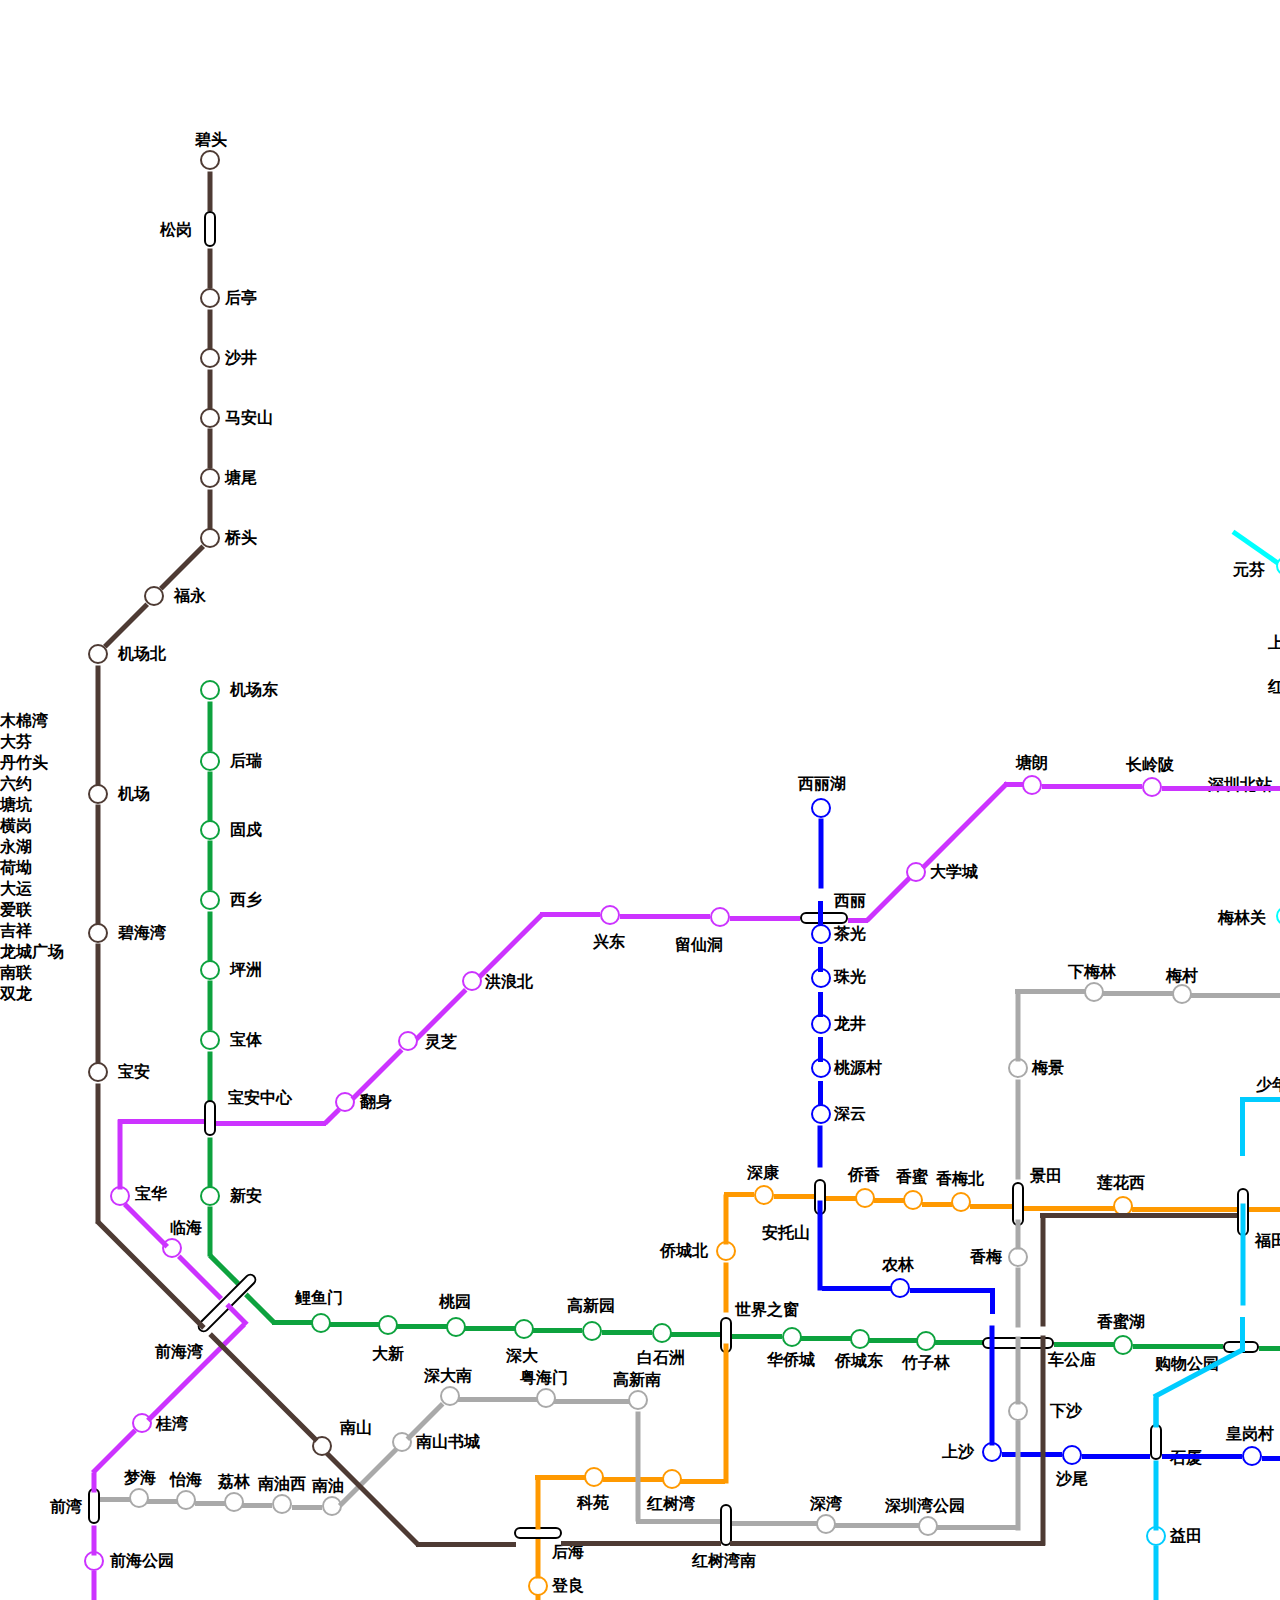
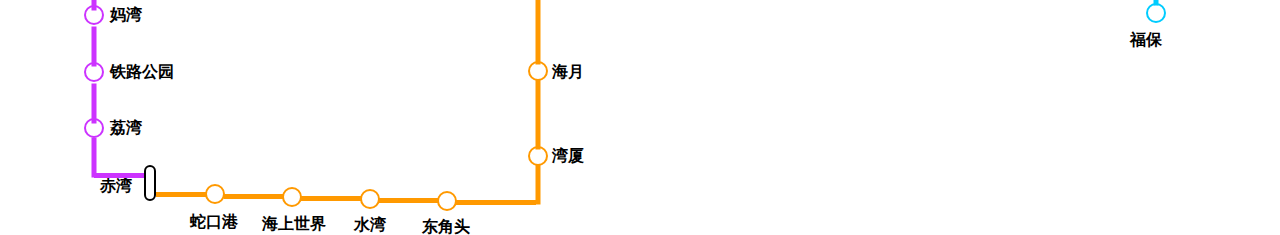
==== metro_map/szMetroMap.html @ 575bede6 "metro_map" ====
<!DOCTYPE html>
<html>
	<head>
		<meta charset="utf-8">
		<title>深圳地铁</title>
		<style>
			*{
				margin: 0px;
				padding: 0px;
				box-sizing: border-box;
			}
			.railway01,.railway02,.railway03,.railway04,
			.railway05,.railway06,.railway07,.railway08,
			.railway09,.railway10,.railway11
			{
				position: absolute;
			}
			.railway01,.railway02,.railway03,.railway04,
			.railway05,.railway06,.railway07,.railway08,
			.railway09,.railway10,.railway11 span{
				font-family: Arial, Helvetica, sans-serif;
				font-size: 16px;
				color: #000;
				font-weight: bold;
			}
		</style>
		<link rel="stylesheet" href="./css/szmap_line1.css">
		<link rel="stylesheet" href="./css/szmap_line2.css">
		<link rel="stylesheet" href="./css/szmap_line3.css">
		<link rel="stylesheet" href="./css/szmap_line4.css">
		<link rel="stylesheet" href="./css/szmap_line5.css">
		<link rel="stylesheet" href="./css/szmap_line6.css">
		<link rel="stylesheet" href="./css/szmap_line7.css">
		<link rel="stylesheet" href="./css/szmap_line9.css">
		<link rel="stylesheet" href="./css/szmap_line10.css">
		<link rel="stylesheet" href="./css/szmap_line11.css">
	</head>
	<body>
		<div class = 'railway01'>
 			<div class="airportEast"></div>
			<span>机场东</span>
			<p class = 'line1_0'></p>
			<div class="houRou"></div>
			<span>后瑞</span>
			<p class = 'line1_1'></p>
			<div class="guShu"></div>
			<span>固戍</span>
			<p class = 'line1_2'></p>
			<div class="xiXiang"></div>
			<span>西乡</span>
			<p class = 'line1_3'></p>
			<div class="pingZhou"></div>
			<span>坪洲</span>
			<p class = 'line1_4'></p>
			<div class="baoTi"></div>
			<span>宝体</span>
			<p class = 'line1_5'></p>
			<div class="baoAnCenter"></div>
			<span>宝安中心</span>
			<p class = 'line1_6'></p>
			<div class="xinAn"></div>
			<span>新安</span>
			<p class = 'line1_7'></p>
			<p class = 'line1_7_0'></p>
			<div class="qianHaiWan"></div>
			<span>前海湾</span>
			<p class = 'line1_8'></p>
			<p class = 'line1_8_0'></p>
			<div class="liYuMen"></div>
			<span>鲤鱼门</span>
			<p class = 'line1_9'></p>
			<div class="daXin"></div>
			<span>大新</span>
			<p class = 'line1_10'></p>
			<div class="taoYuan"></div>
			<span>桃园</span>
			<p class = 'line1_11'></p>
			<div class="shenDa"></div>
			<span>深大</span>
			<p class = 'line1_12'></p>
			<div class="gaoXinYuan"></div>
			<span>高新园</span>
			<p class = 'line1_13'></p>
			<div class="baiShiZhou"></div>
			<span>白石洲</span>
			<p class = 'line1_14'></p>
			<div class="windowOfTheWorld"></div>
			<span>世界之窗</span>
			<p class = 'line1_15'></p>
			<div class="OCT"></div>
			<span>华侨城</span>
			<p class = 'line1_16'></p>
			<div class="qiaoChengEast"></div>
			<span>侨城东</span>
			<p class = 'line1_17'></p>
			<div class="zhuZiLin"></div>
			<span>竹子林</span>
			<p class = 'line1_18'></p>
			<div class="cheGongMiao"></div>
			<span>车公庙</span>
			<p class = 'line1_19'></p>
			<div class="xiangMiHu"></div>
			<span>香蜜湖</span>
			<p class = 'line1_20'></p>
			<div class="gouWuGongYuan"></div>
			<span>购物公园</span>
			<p class = 'line1_21'></p>
			<div class="huiZhanCenter"></div>
			<span>会展中心</span>
			<p class = 'line1_22'></p>
			<div class="gangXia"></div>
			<span>岗厦</span>
			<p class = 'line1_23'></p>
			<div class="huaQiangLu"></div>
			<span>华强路</span>
			<p class = 'line1_24'></p>
			<div class="keXueGuan"></div>
			<span>科学馆</span>
			<p class = 'line1_25'></p>
			<div class="daJuYuan"></div>
			<span>大剧院</span>
			<p class = 'line1_26'></p>
			<div class="laoJie"></div>
			<span>老街</span>
			<p class = 'line1_27'></p>
			<p class = 'line1_27_0'></p>
			<div class="guoMao"></div>
			<span>国贸</span>
			<p class = 'line1_28'></p>
			<div class="luoHu"></div>
			<span>罗湖</span>
		</div>
		<div class = 'railway02'>
			<div class="chiWan"></div>
			<span>赤湾</span>
			<p class = 'line2_0'></p>
			<div class="sheKouGang"></div>
			<span>蛇口港</span>
			<p class = 'line2_1'></p>
			<div class="seaOfTheWorld"></div>
			<span>海上世界</span>
			<p class = 'line2_2'></p>
			<div class="shuiWan"></div>
			<span>水湾</span>
			<p class = 'line2_3'></p>
			<div class="dongJiaoTou"></div>
			<span>东角头</span>
			<p class = 'line2_4'></p>
			<p class = 'line2_4_0'></p>
			<div class="wanXia"></div>
			<span>湾厦</span>
			<p class = 'line2_5'></p>
			<div class="haiYue"></div>
			<span>海月</span>
			<p class = 'line2_6'></p>
			<div class="dengLiang"></div>
			<span>登良</span>
			<p class = 'line2_7'></p>
			<div class="houHai"></div>
			<span>后海</span>
			<p class = 'line2_8'></p>
			<p class = 'line2_8_0'></p>
			<div class="keYuan"></div>
			<span>科苑</span>
			<p class = 'line2_9'></p>
			<div class="hongShuWan"></div>
			<span>红树湾</span>
			<p class = 'line2_10'></p>
			<p class = 'line2_10_0'></p>
			<div class="qiaoChengNorth"></div>
			<span>侨城北</span>
			<p class = 'line2_11'></p>
			<p class = 'line2_11_0'></p>
			<p class = 'line2_11_1'></p>
			<div class="shenKang"></div>
			<span>深康</span>
			<p class = 'line2_12'></p>
			<div class="anTuoShan"></div>
			<span>安托山</span>
			<p class = 'line2_13'></p>
			<div class="qiaoXiang"></div>
			<span>侨香</span>
			<p class = 'line2_14'></p>
			<div class="xiangMi"></div>
			<span>香蜜</span>
			<div class="xiangmeiNorth"></div>
			<span>香梅北</span>
			<p class = 'line2_15'></p>
			<div class="jingTian"></div>
			<span>景田</span>
			<p class = 'line2_16'></p>
			<div class="lianhuaWest"></div>
			<span>莲花西</span>
			<p class = 'line2_17'></p>
			<div class="fuTian"></div>
			<span>福田</span>
			<p class = 'line2_18'></p>
			<p class = 'line2_18_0'></p>
			<div class="shiMinCenter"></div>
			<span>市民中心</span>
			<p class = 'line2_19'></p>
			<div class="gangxiaNorth"></div>
			<span>岗厦北</span>
			<p class = 'line2_20'></p>
			<div class="huaQiangNorth"></div>
			<span>华强北</span>
			<p class = 'line2_21'></p>
			<div class="yanNan"></div>
			<span>燕南</span>
			<p class = 'line2_22'></p>
			<p class = 'line2_22_0'></p>
			<div class="huBei"></div>
			<span>湖贝</span>
			<p class = 'line2_23'></p>
			<div class="huangBeiLing"></div>
			<span>黄贝岭</span>
			<p class = 'line2_24'></p>
			<div class="xinXiu"></div>
			<span>新秀</span>
		</div>
		<div class = 'railway03'>
			<div class="fuBao"></div>
			<span>福保</span>
			<p class = 'line3_0'></p>
			<div class="yiTian"></div>
			<span>益田</span>
			<p class = 'line3_1'></p>
			<div class="shiXia"></div>
			<span>石厦</span>
			<p class = 'line3_2'></p>
			<p class = 'line3_2_0'></p>
			<p class = 'line3_2_1'></p>
			<p class = 'line3_2_2'></p>
			<p class = 'line3_2_3'></p>
			<p class = 'line3_2_4'></p>
			<p class = 'line3_2_5'></p>
			<div class="shaoNianGong"></div>
			<span>少年宫</span>
			<p class = 'line3_3'></p>
			<div class="lianHuaCun"></div>
			<span>莲花村</span>
			<p class = 'line3_4'></p>
			<div class="huaXin"></div>
			<span>华新</span>
			<p class = 'line3_5'></p>
			<div class="tongXinLing"></div>
			<span>通新岭</span>
			<p class = 'line3_6'></p>
			<div class="hongLing"></div>
			<span>红岭</span>
			<p class = 'line3_7'></p>
			<p class = 'line3_7_0'></p>
			<p class = 'line3_7_1'></p>
			<div class="shaiBu"></div>
			<span>晒布</span>
			<p class = 'line3_8'></p>
			<div class="cuiZhu"></div>
			<span>翠竹</span>
			<p class = 'line3_9'></p>
			<div class="tianBei"></div>
			<span>田贝</span>
			<p class = 'line3_10'></p>
			<div class="shuiBei"></div>
			<span>水贝</span>
			<p class = 'line3_11'></p>
			<div class="caoPu"></div>
			<span>草铺</span>
			<p class = 'line3_12'></p>
			<div class="buJi"></div>
			<span>布吉</span>
			<p class = 'line3_13'></p>
			<div class="muMianWan"></div>
			<span>木棉湾</span>
			<p class = 'line3_14'></p>
			<div class="daFen"></div>
			<span>大芬</span>
			<p class = 'line3_15'></p>
			<div class="danZhuTou"></div>
			<span>丹竹头</span>
			<p class = 'line3_16'></p>
			<div class="liuYue"></div>
			<span>六约</span>
			<p class = 'line3_17'></p>
			<div class="tangKeng"></div>
			<span>塘坑</span>
			<p class = 'line3_18'></p>
			<div class="hengGang"></div>
			<span>横岗</span>
			<p class = 'line3_19'></p>
			<div class="yongHu"></div>
			<span>永湖</span>
			<p class = 'line3_20'></p>
			<div class="heAo"></div>
			<span>荷坳</span>
			<p class = 'line3_21'></p>
			<div class="daYun"></div>
			<span>大运</span>
			<p class = 'line3_22'></p>
			<div class="aiLian"></div>
			<span>爱联</span>
			<p class = 'line3_23'></p>
			<div class="jiXiang"></div>
			<span>吉祥</span>
			<p class = 'line3_24'></p>
			<div class="longChengGuangChang"></div>
			<span>龙城广场</span>
			<p class = 'line3_25'></p>
			<div class="nanLian"></div>
			<span>南联</span>
			<p class = 'line3_26'></p>
			<div class="shuangLong"></div>
			<span>双龙</span>
		</div>
		<div class = 'railway04'>
			<div class="fuTianKouAn"></div>
			<span>福田口岸</span>
			<p class = 'line4_0'></p>
			<div class="fuMin"></div>
			<span>福民</span>
			<p class = 'line4_1'></p>
			<p class = 'line4_1_0'></p>
			<p class = 'line4_1_1'></p>
			<p class = 'line4_1_2'></p>
			<div class="lianHuaNorth"></div>
			<span>莲花北</span>
			<p class = 'line4_2'></p>
			<div class="shangMeiLin"></div>
			<span>上梅林</span>
			<p class = 'line4_3'></p>
			<div class="minLe"></div>
			<span>民乐</span>
			<p class = 'line4_4'></p>
			<div class="baiShiLong"></div>
			<span>白石龙</span>
			<p class = 'line4_5'></p>
			<div class="shenZhenNorth"></div>
			<span>深圳北站</span>
			<p class = 'line4_6'></p>
			<div class="hongShan"></div>
			<span>红山</span>
			<p class = 'line4_7'></p>
			<div class="shangTang"></div>
			<span>上塘</span>
			<p class = 'line4_8'></p>
			<div class="longSheng"></div>
			<span>龙胜</span>
			<p class = 'line4_9'></p>
			<div class="longHua"></div>
			<span>龙华</span>
			<p class = 'line4_10'></p>
			<div class="qingHu"></div>
			<span>清湖</span>
			<!-- <p class = 'line4_11'></p>
			<div class="qingHua"></div>
			<span>清华</span>
			<div class="zhuCun"></div>
			<span>竹村</span>
			<div class="shiJiGuangChang"></div>
			<span>世纪广场</span>
			<div class="jiangWeiXinCun"></div>
			<span>江围新村</span>
			<div class="renCaiShiChang"></div>
			<span>人才市场</span>
			<div class="guanlanCenter"></div>
			<span>观澜中心</span>
			<div class="changKeng"></div>
			<span>长坑</span>
			<div class="niuHu"></div>
			<span>牛湖</span> -->
		</div>
        <div class = 'railway05'>
			<div class="liWan"></div>
			<span>荔湾</span>
			<p class = 'line5_0'></p>
			<p class = 'line5_0_0'></p>
			<div class="tieLuGongYuan"></div>
			<span>铁路公园</span>
			<p class = 'line5_1'></p>
			<div class="maWan"></div>
			<span>妈湾</span>
			<p class = 'line5_2'></p>
			<div class="qianHaiGongYuan"></div>
			<span>前海公园</span>
			<p class = 'line5_3'></p>
			<div class="qianWan"></div>
			<span>前湾</span>
			<p class = 'line5_4'></p>
			<div class="guiWan"></div>
			<span>桂湾</span>
			<p class = 'line5_5'></p>
			<p class = 'line5_5_0'></p>
			<p class = 'line5_5_1'></p>
			<p class = 'line5_5_2'></p>
			<div class="linHai"></div>
			<span>临海</span>
			<p class = 'line5_6'></p>
			<div class="baoHua"></div>
			<span>宝华</span>
			<p class = 'line5_7'></p>
			<p class = 'line5_7_0'></p>
			<p class = 'line5_7_1'></p>
			<div class="fanShen"></div>
			<span>翻身</span>
			<p class = 'line5_8'></p>
			<p class = 'line5_8_1'></p>
			<div class="lingZhi"></div>
			<span>灵芝</span>
			<p class = 'line5_9'></p>
			<div class="hongLangNorth"></div>
			<span>洪浪北</span>
			<p class = 'line5_10'></p>
			<p class = 'line5_10_0'></p>
			<p class = 'line5_10_1'></p>
			<div class="xingDong"></div>
			<span>兴东</span>
			<p class = 'line5_11'></p>
			<div class="liuXianDong"></div>
			<span>留仙洞</span>
			<p class = 'line5_12'></p>
			<div class="xiLi"></div>
			<span>西丽</span>
			<p class = 'line5_13'></p>
			<p class = 'line5_13_0'></p>
			<div class="daXueCheng"></div>
			<span>大学城</span>
			<p class = 'line5_14'></p>
			<p class = 'line5_14_0'></p>
			<div class="tangLang"></div>
			<span>塘朗</span>
			<p class = 'line5_15'></p>
			<div class="changLingPi"></div>
			<span>长岭陂</span>
			<p class = 'line5_16'></p>
			<p class = 'line5_16_0'></p>
			<div class="minZhi"></div>
			<span>民治</span>
			<p class = 'line5_17'></p>
			<div class="wuHe"></div>
			<span>五和</span>
			<p class = 'line5_18'></p>
			<div class="banTian"></div>
			<span>坂田</span>
			<p class = 'line5_19'></p>
			<div class="yangMei"></div>
			<span>杨美</span>
			<p class = 'line5_20'></p>
			<div class="shangShuiJing"></div>
			<span>上水径</span>
			<p class = 'line5_21'></p>
			<div class="xiaShuiJing"></div>
			<span>下水径</span>
			<p class = 'line5_22'></p>
			<div class="changLong"></div>
			<span>长龙</span>
			<p class = 'line5_23'></p>
			<p class = 'line5_23_0'></p>
			<p class = 'line5_23_1'></p>
			<div class="baiGeLong"></div>
			<span>百鸽笼</span>
			<p class = 'line5_24'></p>
			<div class="buXin"></div>
			<span>布心</span>
			<p class = 'line5_25'></p>
			<div class="taiAn"></div>
			<span>太安</span>
			<p class = 'line5_26'></p>
			<div class="yiJing"></div>
			<span>怡景</span>
			<p class = 'line5_27'></p>
		</div>
		<div class = 'railway06'>
			<p class = 'line6_0'></p>
			<p class = 'line6_0_0'></p>
			<div class="sportCenter"></div>
			<span>体育中心</span>
			<p class = 'line6_1'></p>
			<div class="baGuaLing"></div>
			<span>八卦岭</span>
			<p class = 'line6_2'></p>
			<p class = 'line6_2_0'></p>
			<div class="yinHu"></div>
			<span>银湖</span>
			<p class = 'line6_3'></p>
			<div class="hanLing"></div>
			<span>翰岭</span>
			<p class = 'line6_4'></p>
			<p class = 'line6_4_0'></p>
			<div class="meiLinGuan"></div>
			<span>梅林关</span>
			<p class = 'line6_5'></p>
			<p class = 'line6_5_0'></p>
			<p class = 'line6_5_1'></p>
			<div class="shangFen"></div>
			<span>上芬</span>
			<p class = 'line6_6'></p>
			<p class = 'line6_6_0'></p>
			<div class="yuanFen"></div>
			<span>元芬</span>
			<p class = 'line6_7'></p>
		</div>
		<div class = 'railway07'>
			<div class="xiLiHu"></div>
			<span>西丽湖</span>
			<p class = 'line7_0'></p>
			<div class="chaGuang"></div>
			<span>茶光</span>
			<p class = 'line7_1'></p>
			<div class="zhuGuang"></div>
			<span>珠光</span>
			<p class = 'line7_2'></p>
			<div class="longJing"></div>
			<span>龙井</span>
			<p class = 'line7_3'></p>
			<div class="taoYuanCun"></div>
			<span>桃源村</span>
			<p class = 'line7_4'></p>
			<div class="shenYun"></div>
			<span>深云</span>
			<p class = 'line7_5'></p>
			<p class = 'line7_5_0'></p>
			<p class = 'line7_5_1'></p>
			<p class = 'line7_5_2'></p>
			<div class="nongLin"></div>
			<span>农林</span>
			<p class = 'line7_6'></p>
			<p class = 'line7_6_0'></p>
			<div class="shangSha"></div>
			<span>上沙</span>
			<p class = 'line7_7'></p>
			<p class = 'line7_7_0'></p>
			<div class="shaWei"></div>
			<span>沙尾</span>
			<p class = 'line7_8'></p>
			<p class = 'line7_8_0'></p>
			<div class="huangGangCun"></div>
			<span>皇岗村</span>
			<p class = 'line7_9'></p>
			<div class="huangGangKouAn"></div>
			<span>皇岗口岸</span>
			<p class = 'line7_10'></p>
			<div class="chiWei"></div>
			<span>赤尾</span>
			<p class = 'line7_11'></p>
			<p class = 'line7_11_0'></p>
			<div class="huaQiangSouth"></div>
			<span>华强南</span>
			<p class = 'line7_12'></p>
			<p class = 'line7_12_0'></p>
			<p class = 'line7_12_1'></p>
			<p class = 'line7_12_2'></p>
			<div class="huangMuGang"></div>
			<span>黄木岗</span>
			<p class = 'line7_13'></p>
			<p class = 'line7_13_0'></p>
			<p class = 'line7_13_1'></p>
			<div class="hongLingNorth"></div>
			<span>红岭北</span>
			<p class = 'line7_14'></p>
			<div class="sunGang"></div>
			<span>笋岗</span>
			<p class = 'line7_15'></p>
			<div class="hongHu"></div>
			<span>洪湖</span>
			<p class = 'line7_16'></p>
			<p class = 'line7_16_0'></p>
		</div>
		<div class = 'railway08'></div>
		<div class = 'railway09'>
			<div class="mengHai"></div>
			<span>梦海</span>
			<p class = 'line9_0'></p>
			<div class="yiHai"></div>
			<span>怡海</span>
			<p class = 'line9_1'></p>
			<div class="liLin"></div>
			<span>荔林</span>
			<p class = 'line9_2'></p>
			<div class="nanYouWest"></div>
			<span>南油西</span>
			<p class = 'line9_3'></p>
			<div class="nanYou"></div>
			<span>南油</span>
			<p class = 'line9_4'></p>
			<div class="nanShanShuCheng"></div>
			<span>南山书城</span>
			<p class = 'line9_5'></p>
			<div class="shenDaSouth"></div>
			<span>深大南</span>
			<p class = 'line9_6'></p>
			<div class="yueHaiMen"></div>
			<span>粤海门</span>
			<p class = 'line9_7'></p>
			<div class="gaoXinSouth"></div>
			<span>高新南</span>
			<p class = 'line9_8'></p>
			<p class = 'line9_8_0'></p>
			<p class = 'line9_8_1'></p>
			<div class="hongShuWanSouth"></div>
			<span>红树湾南</span>
			<p class = 'line9_9'></p>
			<div class="shenWan"></div>
			<span>深湾</span>
			<p class = 'line9_10'></p>
			<div class="shenZhenWanGongYuan"></div>
			<span>深圳湾公园</span>
			<p class = 'line9_11'></p>
			<p class = 'line9_11_0'></p>
			<div class="xiaSha"></div>
			<span>下沙</span>
			<p class = 'line9_12'></p>
			<div class="xiangMei"></div>
			<span>香梅</span>
			<p class = 'line9_13'></p>
			<p class = 'line9_14'></p>
			<div class="meiJing"></div>
			<span>梅景</span>
			<p class = 'line9_15'></p>
			<p class = 'line9_15_0'></p>
			<p class = 'line9_15_1'></p>
			<div class="xiaMeiLin"></div>
			<span>下梅林</span>
			<p class = 'line9_16'></p>
			<div class="meiCun"></div>
			<span>梅村</span>
			<p class = 'line9_17'></p>
			<p class = 'line9_17_0'></p>
			<div class="maLin"></div>
			<span>孖岭</span>
			<p class = 'line9_18'></p>
			<p class = 'line9_18_0'></p>
			<p class = 'line9_18_1'></p>
			<p class = 'line9_18_2'></p>
			<div class="niGang"></div>
			<span>泥岗</span>
			<p class = 'line9_19'></p>
			<p class = 'line9_19_0'></p>
			<p class = 'line9_19_1'></p>
			<div class="yuanLing"></div>
			<span>园岭</span>
			<p class = 'line9_20'></p>
			<p class = 'line9_20_0'></p>
			<div class="hongLingSouth"></div>
			<span>红岭南</span>
			<p class = 'line9_21'></p>
			<p class = 'line9_21_0'></p>
			<div class="luDanCun"></div>
			<span>鹿丹村</span>
			<p class = 'line9_22'></p>
			<div class="renminSouth"></div>
			<span>人民南</span>
			<p class = 'line9_23'></p>
			<div class="xiangXiCun"></div>
			<span>向西村</span>
			<p class = 'line9_24'></p>
			<div class="wenJin"></div>
			<span>文锦</span>
		</div>
		<div class = 'railway10'>
			<p class = 'line10_0'></p>
			<p class = 'line10_0_0'></p>
			<p class = 'line10_0_1'></p>
			<p class = 'line10_0_2'></p>
			<div class="dongGuaLing"></div>
			<span>冬瓜岭</span>
			<p class = 'line10_1'></p>
			<p class = 'line10_1_0'></p>
			<div class="yaBao"></div>
			<span>雅宝</span>
			<p class = 'line10_2'></p>
			<div class="nanKeng"></div>
			<span>南坑</span>
			<p class = 'line10_3'></p>
			<div class="guangYaYuan"></div>
			<span>光雅园</span>
			<p class = 'line10_4'></p>
			<p class = 'line10_4_0'></p>
			<div class="banTianNorth"></div>
			<span>坂田北</span>
			<p class = 'line10_5'></p>
			<div class="beiErLu"></div>
			<span>贝尔路</span>
			<p class = 'line10_6'></p>
			<div class="huaWei"></div>
			<span>华为</span>
			<p class = 'line10_7'></p>
			<p class = 'line10_7_0'></p>
			<div class="gangTou"></div>
			<span>岗头</span>
			<p class = 'line10_8'></p>
			<div class="xueXiang"></div>
			<span>雪象</span>
			<p class = 'line10_9'></p>
			<div class="ganKeng"></div>
			<span>甘坑</span>
			<p class = 'line10_10'></p>
			<div class="liangMaoShan"></div>
			<span>凉帽山</span>
			<p class = 'line10_11'></p>
			<p class = 'line10_11_0'></p>
			<div class="shangLiLang"></div>
			<span>上李朗</span>
			<p class = 'line10_12'></p>
			<div class="muGu"></div>
			<span>木古</span>
			<p class = 'line10_13'></p>
			<div class="huaNanCheng"></div>
			<span>华南城</span>
			<p class = 'line10_14'></p>
			<div class="heHua"></div>
			<span>禾花</span>
			<p class = 'line10_15'></p>
			<div class="pingHu"></div>
			<span>平湖</span>
			<p class = 'line10_16'></p>
			<div class="shuangYongJie"></div>
			<span>双拥街</span>
			<p class = 'line10_17'></p>
		</div>
		<div class = 'railway11'> 
			<div class="biTou"></div>
			<span>碧头</span>
			<p class = 'line11_0'></p>
			<div class="songGang_11"></div>
			<span>松岗</span>
			<p class = 'line11_1'></p>
			<div class="houTing"></div>
			<span>后亭</span>
			<p class = 'line11_2'></p>
			<div class="shaJing"></div>
			<span>沙井</span>
			<p class = 'line11_3'></p>
			<div class="maAnShan"></div>
			<span>马安山</span>
			<p class = 'line11_4'></p>
			<div class="tangWei"></div>
			<span>塘尾</span>
			<p class = 'line11_5'></p>
			<div class="qiaoTou"></div>
			<span>桥头</span>
			<p class = 'line11_6'></p>
			<div class="fuYong"></div>
			<span>福永</span>
			<p class = 'line11_7'></p>
			<div class="airPortNorth"></div>
			<span>机场北</span>
			<p class = 'line11_8'></p>
			<div class="airPort"></div>
			<span>机场</span>
			<p class = 'line11_9'></p>
			<div class="biHaiWan"></div>
			<span>碧海湾</span>
			<p class = 'line11_10'></p>
			<div class="baoAn"></div>
			<span>宝安</span>
			<p class = 'line11_11'></p>
			<p class = 'line11_11_0'></p>
			<p class = 'line11_11_1'></p>
			<div class="nanShan"></div>
			<span>南山</span>
			<p class = 'line11_12'></p>
			<p class = 'line11_12_0'></p>
			<p class = 'line11_12_1'></p>
			<p class = 'line11_12_2'></p>
			<p class = 'line11_12_3'></p>
			<p class = 'line11_12_4'></p>
			<p class = 'line11_12_5'></p>
		</div>
	</body>
</html>
---- metro_map/css/szmap_line1.css ----
.airportEast{
	position: relative;
	top:680px;
	left:200px;
	width: 20px;
	height: 20px;
	border-radius: 20px;
	border: 2px solid #0da23e;
	cursor: pointer;
}
.airportEast +span{
	position: relative;
	top:660px;
	left:230px;
}
.houRou{
	position: relative;
	top:705px;
	left:200px;
	width: 20px;
	height: 20px;
	border-radius: 20px;
	border: 2px solid #0da23e;
	cursor: pointer;
}
.houRou +span{
	position: relative;
	top:685px;
	left:230px;
}
.guShu{
	position: relative;
	top:728px;
	left:200px;
	width: 20px;
	height: 20px;
	border-radius: 20px;
	border: 2px solid #0da23e;
	cursor: pointer;
}
.guShu +span{
	position: relative;
	top:708px;
	left:230px;
}
.xiXiang{
	position: relative;
	top:752px;
	left:200px;
	width: 20px;
	height: 20px;
	border-radius: 20px;
	border: 2px solid #0da23e;
	cursor: pointer;
}
.xiXiang +span{
	position: relative;
	top:732px;
	left:230px;
}
.pingZhou{
	position: relative;
	top:776px;
	left:200px;
	width: 20px;
	height: 20px;
	border-radius: 20px;
	border: 2px solid #0da23e;
	cursor: pointer;
}
.pingZhou +span{
	position: relative;
	top:756px;
	left:230px;
}
.baoTi{
	position: relative;
	top:800px;
	left:200px;
	width: 20px;
	height: 20px;
	border-radius: 20px;
	border: 2px solid #0da23e;
	cursor: pointer;
}
.baoTi +span{
	position: relative;
	top:780px;
	left:230px;
}
.baoAnCenter{
	position: relative;
	top:824px;
	left:204px;
	width: 12px;
	height: 36px;
	border-radius: 10px;
	border: 2px solid #000;
	cursor: pointer;
}
.baoAnCenter +span{
	position: relative;
	top:776px;
	left:228px;
}
.xinAn{
	position: relative;
	top:848px;
	left:200px;
	width: 20px;
	height: 20px;
	border-radius: 20px;
	border: 2px solid #0da23e;
	cursor: pointer;
}
.xinAn +span{
	position: relative;
	top:828px;
	left:230px;
}
.qianHaiWan{
	position: relative;
	top:875px;
	left:221px;
	width: 12px;
	height: 78px;
	border-radius: 10px;
	border: 2px solid #000;
	transform: rotate(45deg);
	cursor: pointer;
}
.qianHaiWan +span{
	position: relative;
	top:875px;
	left:155px;
}
.liYuMen{
	position: relative;
	top:815px;
	left:311px;
	width: 20px;
	height: 20px;
	border-radius: 20px;
	border: 2px solid #0da23e;
	cursor: pointer;
}
.liYuMen +span{
	position: relative;
	top:770px;
	left:295px;
}
.daXin{
	position: relative;
	top:771px;
	left:378px;
	width: 20px;
	height: 20px;
	border-radius: 20px;
	border: 2px solid #0da23e;
	cursor: pointer;
}
.daXin +span{
	position: relative;
	top:780px;
	left:372px;
}
.taoYuan{
	position: relative;
	top:727px;
	left:446px;
	width: 20px;
	height: 20px;
	border-radius: 20px;
	border: 2px solid #0da23e;
	cursor: pointer;
}
.taoYuan +span{
	position: relative;
	top:682px;
	left:439px;
}
.shenDa{
	position: relative;
	top:683px;
	left:514px;
	width: 20px;
	height: 20px;
	border-radius: 20px;
	border: 2px solid #0da23e;
	cursor: pointer;
}
.shenDa +span{
	position: relative;
	top:690px;
	left:506px;
}
.gaoXinYuan{
	position: relative;
	top:639px;
	left:582px;
	width: 20px;
	height: 20px;
	border-radius: 20px;
	border: 2px solid #0da23e;
	cursor: pointer;
}
.gaoXinYuan +span{
	position: relative;
	top:594px;
	left:567px;
}
.baiShiZhou{
	position: relative;
	top:595px;
	left:652px;
	width: 20px;
	height: 20px;
	border-radius: 20px;
	border: 2px solid #0da23e;
	cursor: pointer;
}
.baiShiZhou +span{
	position: relative;
	top:600px;
	left:637px;
}
.windowOfTheWorld{
	position: relative;
	top:543px;
	left:720px;
	width: 12px;
	height: 36px;
	border-radius: 10px;
	border: 2px solid #000;
	cursor: pointer;
}
.windowOfTheWorld +span{
	position: relative;
	top:490px;
	left:735px;
}
.OCT{
	position: relative;
	top:491px;
	left:782px;
	width: 20px;
	height: 20px;
	border-radius: 20px;
	border: 2px solid #0da23e;
	cursor: pointer;
}
.OCT +span{
	position: relative;
	top:494px;
	left:767px;
}
.qiaoChengEast{
	position: relative;
	top:447px;
	left:850px;
	width: 20px;
	height: 20px;
	border-radius: 20px;
	border: 2px solid #0da23e;
	cursor: pointer;
}
.qiaoChengEast +span{
	position: relative;
	top:449px;
	left:835px;
}
.zhuZiLin{
	position: relative;
	top:403px;
	left:916px;
	width: 20px;
	height: 20px;
	border-radius: 20px;
	border: 2px solid #0da23e;
	cursor: pointer;
}
.zhuZiLin +span{
	position: relative;
	top:405px;
	left:902px;
}
.cheGongMiao{
	position: relative;
	top:363px;
	left:982px;
	width: 72px;
	height: 12px;
	border-radius: 10px;
	border: 2px solid #000;
	cursor: pointer;
}
.cheGongMiao +span{
	position: relative;
	top:364px;
	left:1048px;
}
.xiangMiHu{
	position: relative;
	top:323px;
	left:1113px;
	width: 20px;
	height: 20px;
	border-radius: 20px;
	border: 2px solid #0da23e;
	cursor: pointer;
}
.xiangMiHu +span{
	position: relative;
	top:280px;
	left:1097px;
}
.gouWuGongYuan{
	position: relative;
	top:283px;
	left:1223px;
	width: 36px;
	height: 12px;
	border-radius: 10px;
	border: 2px solid #000;
	cursor: pointer;
}
.gouWuGongYuan +span{
	position: relative;
	top:284px;
	left:1155px;
}
.huiZhanCenter{
	position: relative;
	top:235px;
	left:1309px;
	width: 12px;
	height: 36px;
	border-radius: 10px;
	border: 2px solid #000;
	cursor: pointer;
}
.huiZhanCenter +span{
	position: relative;
	top:180px;
	left:1319px;
}
.gangXia{
	position: relative;
	top:187px;
	left:1400px;
	width: 36px;
	height: 12px;
	border-radius: 10px;
	border: 2px solid #000;
	cursor: pointer;
}
.gangXia +span{
	position: relative;
	top:190px;
	left:1435px;
}
.huaQiangLu{
	position: relative;
	top:147px;
	left:1553px;
	width: 20px;
	height: 20px;
	border-radius: 20px;
	border: 2px solid #0da23e;
	cursor: pointer;
}
.huaQiangLu +span{
	position: relative;
	top:150px;
	left:1538px;
}
.keXueGuan{
	position: relative;
	top:108px;
	left:1650px;
	width: 36px;
	height: 12px;
	border-radius: 10px;
	border: 2px solid #000;
	cursor: pointer;
}
.keXueGuan +span{
	position: relative;
	top:114px;
	left:1645px;
}
.daJuYuan{
	position: relative;
	top:-64px;
	left:1768px;
	width: 36px;
	height: 12px;
	border-radius: 10px;
	border: 2px solid #000;
	cursor: pointer;
}
.daJuYuan +span{
	position: relative;
	top:-60px;
	left:1795px;
}
.laoJie{
	position: relative;
	top:-186px;
	left:1842px;
	width: 12px;
	height: 36px;
	border-radius: 10px;
	border: 2px solid #000;
	cursor: pointer;
}
.laoJie +span{
	position: relative;
	top:-176px;
	left:1834px;
}
.guoMao{
	position: relative;
	top:-54px;
	left:1883px;
	width: 20px;
	height: 20px;
	border-radius: 20px;
	border: 2px solid #0da23e;
	cursor: pointer;
}
.guoMao +span{
	position: relative;
	top:-74px;
	left:1908px;
}
.luoHu{
	position: relative;
	top:50px;
	left:1883px;
	width: 20px;
	height: 20px;
	border-radius: 20px;
	border: 2px solid #0da23e;
	cursor: pointer;
}
.luoHu +span{
	position: relative;
	top:55px;
	left:1878px;
}
.line1_0{
	position: relative;
	top:683px;
	left:185px;
	width:50px;
	height:5px;
	background-color: #0DA23E;
	transform: rotate(90deg);
}
.line1_1{
	position: relative;
	top:707px;
	left:185px;
	width:50px;
	height:5px;
	background-color: #0DA23E;
	transform: rotate(90deg);
}
.line1_2{
	position: relative;
	top:730px;
	left:185px;
	width:50px;
	height:5px;
	background-color: #0DA23E;
	transform: rotate(90deg);
}
.line1_3{
	position: relative;
	top:755px;
	left:185px;
	width:50px;
	height:5px;
	background-color: #0DA23E;
	transform: rotate(90deg);
}
.line1_4{
	position: relative;
	top:778px;
	left:185px;
	width:50px;
	height:5px;
	background-color: #0DA23E;
	transform: rotate(90deg);
}
.line1_5{
	position: relative;
	top:803px;
	left:185px;
	width:50px;
	height:5px;
	background-color: #0DA23E;
	transform: rotate(90deg);
}
.line1_6{
	position: relative;
	top:827px;
	left:185px;
	width:50px;
	height:5px;
	background-color: #0DA23E;
	transform: rotate(90deg);
}
.line1_7{
	position: relative;
	top:850px;
	left:185px;
	width:50px;
	height:5px;
	background-color: #0DA23E;
	transform: rotate(90deg);
}
.line1_7_0{
	position: relative;
	top:883px;
	left:204px;
	width:40px;
	height:5px;
	background-color: #0DA23E;
	transform: rotate(45deg);
}
.line1_8{
	position: relative;
	top:818px;
	left:240px;
	width:40px;
	height:5px;
	background-color: #0DA23E;
	transform: rotate(45deg);
}
.line1_8_0{
	position: relative;
	top:827px;
	left:272px;
	width:40px;
	height:5px;
	background-color: #0DA23E;
}
.line1_9{
	position: relative;
	top:783px;
	left:330px;
	width:50px;
	height:5px;
	background-color: #0DA23E;	
}
.line1_10{
	position: relative;
	top:739px;
	left:397px;
	width:50px;
	height:5px;
	background-color: #0DA23E;	
}
.line1_11{
	position: relative;
	top:695px;
	left:465px;
	width:50px;
	height:5px;
	background-color: #0DA23E;	
}
.line1_12{
	position: relative;
	top:651px;
	left:532px;
	width:50px;
	height:5px;
	background-color: #0DA23E;	
} 
.line1_13{
	position: relative;
	top:607px;
	left:602px;
	width:50px;
	height:5px;
	background-color: #0DA23E;	
}
.line1_14{
	position: relative;
	top:563px;
	left:671px;
	width:50px;
	height:5px;
	background-color: #0DA23E;	
}
.line1_15{
	position: relative;
	top:503px;
	left:732px;
	width:50px;
	height:5px;
	background-color: #0DA23E;	
}
.line1_16{
	position: relative;
	top:459px;
	left:801px;
	width:50px;
	height:5px;
	background-color: #0DA23E;	
}
.line1_17{
	position: relative;
	top:415px;
	left:868px;
	width:50px;
	height:5px;
	background-color: #0DA23E;	
}
.line1_18{
	position: relative;
	top:371px;
	left:934px;
	width:50px;
	height:5px;
	background-color: #0DA23E;	
}
.line1_19{
	position: relative;
	top:335px;
	left:1054px;
	width:60px;
	height:5px;
	background-color: #0DA23E;	
}
.line1_20{
	position: relative;
	top:291px;
	left:1133px;
	width:90px;
	height:5px;
	background-color: #0DA23E;	
}
.line1_21{
	position: relative;
	top:255px;
	left:1259px;
	width:50px;
	height:5px;
	background-color: #0DA23E;	
}
.line1_22{
	position: relative;
	top:195px;
	left:1321px;
	width:80px;
	height:5px;
	background-color: #0DA23E;	
}
.line1_23{
	position: relative;
	top:160px;
	left:1435px;
	width:120px;
	height:5px;
	background-color: #0DA23E;	
}
.line1_24{
	position: relative;
	top:116px;
	left:1572px;
	width:80px;
	height:5px;
	background-color: #0DA23E;	
}
.line1_25{
	position: relative;
	top:13px;
	left:1653px;
	width:165px;
	height:5px;
	background-color: #0DA23E;
	transform: rotate(130deg);
}
.line1_26{
	position: relative;
	top:-123px;
	left:1786px;
	width:70px;
	height:5px;
	background-color: #0DA23E;
	transform: rotate(130deg);
}
.line1_27{
	position: relative;
	top:-213px;
	left:1853px;
	width:40px;
	height:5px;
	background-color: #0DA23E;
}
.line1_27_0{
	position: relative;
	top:-135px;
	left:1808px;
	width:170px;
	height:5px;
	background-color: #0DA23E;
	transform: rotate(90deg);
}
.line1_28{
	position: relative;
	top:-12px;
	left:1828px;
	width:130px;
	height:5px;
	background-color: #0DA23E;
	transform: rotate(90deg);
}
---- metro_map/css/szmap_line2.css ----
.chiWan{
	position: relative;
	top:1765px;
	left:144px;
	width: 12px;
	height: 36px;
	border-radius: 10px;
	border: 2px solid #000;
	cursor: pointer;
}
.chiWan +span{
	position: relative;
	top:1740px;
	left:100px;
}
.sheKouGang{
	position: relative;
	top:1722px;
	left:205px;
	width: 20px;
	height: 20px;
	border-radius: 20px;
	border: 2px solid #ff9900;
	cursor: pointer;
}
.sheKouGang +span{
	position: relative;
	top:1730px;
	left:190px;
}
.seaOfTheWorld{
	position: relative;
	top:1679px;
	left:282px;
	width: 20px;
	height: 20px;
	border-radius: 20px;
	border: 2px solid #ff9900;
	cursor: pointer;
}
.seaOfTheWorld +span{
	position: relative;
	top:1686px;
	left:262px;
}
.shuiWan{
	position: relative;
	top:1635px;
	left:360px;
	width: 20px;
	height: 20px;
	border-radius: 20px;
	border: 2px solid #ff9900;
	cursor: pointer;
}
.shuiWan +span{
	position: relative;
	top:1641px;
	left:354px;
}
.dongJiaoTou{
	position: relative;
	top:1591px;
	left:437px;
	width: 20px;
	height: 20px;
	border-radius: 20px;
	border: 2px solid #ff9900;
	cursor: pointer;
}
.dongJiaoTou +span{
	position: relative;
	top:1597px;
	left:422px;
}
.wanXia{
	position: relative;
	top:1495px;
	left:528px;
	width: 20px;
	height: 20px;
	border-radius: 20px;
	border: 2px solid #ff9900;
	cursor: pointer;
}
.wanXia +span{
	position: relative;
	top:1475px;
	left:552px;
}
.haiYue{
	position: relative;
	top:1364px;
	left:528px;
	width: 20px;
	height: 20px;
	border-radius: 20px;
	border: 2px solid #ff9900;
	cursor: pointer;
}
.haiYue +span{
	position: relative;
	top:1345px;
	left:552px;
}
.dengLiang{
	position: relative;
	top:1233px;
	left:528px;
	width: 20px;
	height: 20px;
	border-radius: 20px;
	border: 2px solid #ff9900;
	cursor: pointer;
}
.dengLiang +span{
	position: relative;
	top:1213px;
	left:552px;
}
.houHai{
	position: relative;
	top:1120px;
	left:532px;
	width: 12px;
	height: 48px;
	border-radius: 10px;
	border: 2px solid #000;
	cursor: pointer;
	transform: rotate(90deg);
}
.houHai +span{
	position: relative;
	top:1105px;
	left:552px;
}
.keYuan{
	position: relative;
	top:999px;
	left:584px;
	width: 20px;
	height: 20px;
	border-radius: 20px;
	border: 2px solid #ff9900;
	cursor: pointer;
}
.keYuan +span{
	position: relative;
	top:1005px;
	left:577px;
}
.hongShuWan{
	position: relative;
	top:955px;
	left:662px;
	width: 20px;
	height: 20px;
	border-radius: 20px;
	border: 2px solid #ff9900;
	cursor: pointer;
}
.hongShuWan +span{
	position: relative;
	top:960px;
	left:647px;
}
.qiaoChengNorth{
	position: relative;
	top:676px;
	left:716px;
	width: 20px;
	height: 20px;
	border-radius: 20px;
	border: 2px solid #ff9900;
	cursor: pointer;
}
.qiaoChengNorth +span{
	position: relative;
	top:656px;
	left:660px;
}
.shenKang{
	position: relative;
	top:564px;
	left:754px;
	width: 20px;
	height: 20px;
	border-radius: 20px;
	border: 2px solid #ff9900;
	cursor: pointer;
}
.shenKang +span{
	position: relative;
	top:522px;
	left:747px;
}
.anTuoShan{
	position: relative;
	top:512px;
	left:814px;
	width: 12px;
	height: 36px;
	border-radius: 10px;
	border: 2px solid #000;
	cursor: pointer;
}
.anTuoShan +span{
	position: relative;
	top:520px;
	left:762px;
}
.qiaoXiang{
	position: relative;
	top:459px;
	left:855px;
	width: 20px;
	height: 20px;
	border-radius: 20px;
	border: 2px solid #ff9900;
	cursor: pointer;
}
.qiaoXiang +span{
	position: relative;
	top:416px;
	left:848px;
}
.xiangMi{
	position: relative;
	top:415px;
	left:903px;
	width: 20px;
	height: 20px;
	border-radius: 20px;
	border: 2px solid #ff9900;
	cursor: pointer;
}
.xiangMi +span{
	position: relative;
	top:372px;
	left:896px;
}
.xiangmeiNorth{
	position: relative;
	top:376px;
	left:951px;
	width: 20px;
	height: 20px;
	border-radius: 20px;
	border: 2px solid #ff9900;
	cursor: pointer;
}
.xiangmeiNorth +span{
	position: relative;
	top:333px;
	left:936px;
}
.jingTian{
	position: relative;
	top:320px;
	left:1012px;
	width: 12px;
	height: 44px;
	border-radius: 10px;
	border: 2px solid #000;
	cursor: pointer;
}
.jingTian +span{
	position: relative;
	top:260px;
	left:1030px;
}
.lianhuaWest{
	position: relative;
	top:264px;
	left:1113px;
	width: 20px;
	height: 20px;
	border-radius: 20px;
	border: 2px solid #ff9900;
	cursor: pointer;
}
.lianhuaWest +span{
	position: relative;
	top:221px;
	left:1097px;
}
.fuTian{
	position: relative;
	top:210px;
	left:1237px;
	width: 12px;
	height: 48px;
	border-radius: 10px;
	border: 2px solid #000;
	cursor: pointer;
}
.fuTian +span{
	position: relative;
	top:205px;
	left:1255px;
}
.shiMinCenter{
	position: relative;
	top:146px;
	left:1300px;
	width: 36px;
	height: 12px;
	border-radius: 10px;
	border: 2px solid #000;
	cursor: pointer;
}
.shiMinCenter +span{
	position: relative;
	top:110px;
	left:1320px;
}
.gangxiaNorth{
	position: relative;
	top:107px;
	left:1435px;
	width: 20px;
	height: 20px;
	border-radius: 20px;
	border: 2px solid #ff9900;
	cursor: pointer;
}
.gangxiaNorth +span{
	position: relative;
	top:111px;
	left:1420px;
}
.huaQiangNorth{
	position: relative;
	top:66px;
	left:1504px;
	width: 36px;
	height: 12px;
	border-radius: 10px;
	border: 2px solid #000;
	cursor: pointer;
}
.huaQiangNorth +span{
	position: relative;
	top:75px;
	left:1530px;
}
.yanNan{
	position: relative;
	top:27px;
	left:1610px;
	width: 20px;
	height: 20px;
	border-radius: 20px;
	border: 2px solid #ff9900;
	cursor: pointer;
}
.yanNan +span{
	position: relative;
	top:31px;
	left:1606px;
}
.huBei{
	position: relative;
	top:-22px;
	left:1942px;
	width: 20px;
	height: 20px;
	border-radius: 20px;
	border: 2px solid #ff9900;
	cursor: pointer;
}
.huBei +span{
	position: relative;
	top:-16px;
	left:1934px;
}
.huangBeiLing{
	position: relative;
	top:-63px;
	left:2016px;
	width: 36px;
	height: 12px;
	border-radius: 10px;
	border: 2px solid #000;
	cursor: pointer;
}
.huangBeiLing +span{
	position: relative;
	top:-54px;
	left:2010px;
}
.xinXiu{
	position: relative;
	top:-102px;
	left:2091px;
	width: 20px;
	height: 20px;
	border-radius: 20px;
	border: 2px solid #ff9900;
	cursor: pointer;
}
.xinXiu +span{
	position: relative;
	top:-99px;
	left:2085px;
}
.line2_0{
	position: relative;
	top:1735px;
	left:156px;
	width:50px;
	height:5px;
	background-color: #ff9900;
}
.line2_1{
	position: relative;
	top:1691px;
	left:224px;
	width:60px;
	height:5px;
	background-color: #ff9900;
}
.line2_2{
	position: relative;
	top:1647px;
	left:301px;
	width:60px;
	height:5px;
	background-color: #ff9900;
}
.line2_3{
	position: relative;
	top:1603px;
	left:378px;
	width:60px;
	height:5px;
	background-color: #ff9900;
}
.line2_4{
	position: relative;
	top:1559px;
	left:456px;
	width:80px;
	height:5px;
	background-color: #ff9900;
}
.line2_4_0{
	position: relative;
	top:1536px;
	left:518px;
	width:40px;
	height:5px;
	background-color: #ff9900;
	transform: rotate(90deg);
}
.line2_5{
	position: relative;
	top:1420px;
	left:503px;
	width:70px;
	height:5px;
	background-color: #ff9900;
	transform: rotate(90deg);
}
.line2_6{
	position: relative;
	top:1289px;
	left:503px;
	width:70px;
	height:5px;
	background-color: #ff9900;
	transform: rotate(90deg);
}
.line2_7{
	position: relative;
	top:1172px;
	left:518px;
	width:40px;
	height:5px;
	background-color: #ff9900;
	transform: rotate(90deg);
}
.line2_8{
	position: relative;
	top:1044px;
	left:513px;
	width:50px;
	height:5px;
	background-color: #ff9900;
	transform: rotate(90deg);
}
.line2_8_0{
	position: relative;
	top:1012px;
	left:535px;
	width:50px;
	height:5px;
	background-color: #ff9900;
}
.line2_9{
	position: relative;
	top:968px;
	left:603px;
	width:60px;
	height:5px;
	background-color: #ff9900;
}
.line2_10{
	position: relative;
	top:924px;
	left:680px;
	width:45px;
	height:5px;
	background-color: #ff9900;
}
.line2_10_0{
	position: relative;
	top:851px;
	left:656px;
	width:140px;
	height:5px;
	background-color: #ff9900;
	transform: rotate(90deg);
}
.line2_11{
	position: relative;
	top:679px;
	left:701px;
	width:50px;
	height:5px;
	background-color: #ff9900;
	transform: rotate(90deg);
}
.line2_11_0{
	position: relative;
	top:606px;
	left:701px;
	width:50px;
	height:5px;
	background-color: #ff9900;
	transform: rotate(90deg);
}
.line2_11_1{
	position: relative;
	top:576px;
	left:724px;
	width:30px;
	height:5px;
	background-color: #ff9900;
}
.line2_12{
	position: relative;
	top:532px;
	left:774px;
	width:40px;
	height:5px;
	background-color: #ff9900;
}
.line2_13{
	position: relative;
	top:472px;
	left:826px;
	width:30px;
	height:5px;
	background-color: #ff9900;
}
.line2_14{
	position: relative;
	top:428px;
	left:874px;
	width:30px;
	height:5px;
	background-color: #ff9900;
}
.line2_15{
	position: relative;
	top:345px;
	left:922px;
	width:30px;
	height:5px;
	background-color: #ff9900;
}
.line2_16{
	position: relative;
	top:277px;
	left:970px;
	width:42px;
	height:5px;
	background-color: #ff9900;
}
.line2_17{
	position: relative;
	top:233px;
	left:1024px;
	width:90px;
	height:5px;
	background-color: #ff9900;
}
.line2_18{
	position: relative;
	top:160px;
	left:1132px;
	width:105px;
	height:5px;
	background-color: #ff9900;
}
.line2_18_0{
	position: relative;
	top:155px;
	left:1249px;
	width:52px;
	height:5px;
	background-color: #ff9900;
}
.line2_19{
	position: relative;
	top:119px;
	left:1336px;
	width:100px;
	height:5px;
	background-color: #ff9900;
}
.line2_20{
	position: relative;
	top:75px;
	left:1454px;
	width:50px;
	height:5px;
	background-color: #ff9900;
}
.line2_21{
	position: relative;
	top:39px;
	left:1540px;
	width:70px;
	height:5px;
	background-color: #ff9900;
}
.line2_22{
	position: relative;
	top:-5px;
	left:1628px;
	width:140px;
	height:5px;
	background-color: #ff9900;
}
.line2_22_0{
	position: relative;
	top:-10px;
	left:1804px;
	width:140px;
	height:5px;
	background-color: #ff9900;
}
.line2_23{
	position: relative;
	top:-54px;
	left:1962px;
	width:55px;
	height:5px;
	background-color: #ff9900;
}
.line2_24{
	position: relative;
	top:-90px;
	left:2052px;
	width:40px;
	height:5px;
	background-color: #ff9900;
}
---- metro_map/css/szmap_line3.css ----
.fuBao {
	position: relative;
	top: 1603px;
	left: 1146px;
	width: 20px;
	height: 20px;
	border-radius: 20px;
	border: 2px solid #00ccff;
	cursor: pointer;
}
.fuBao +span {
	position: relative;
	top: 1610px;
	left: 1130px;
}
.yiTian {
	position: relative;
	top: 1480px;
	left: 1146px;
	width: 20px;
	height: 20px;
	border-radius: 20px;
	border: 2px solid #00ccff;
	cursor: pointer;
}
.yiTian +span {
	position: relative;
	top: 1460px;
	left: 1170px;
}
.shiXia{
	position: relative;
	top:1332px;
	left:1150px;
	width: 12px;
	height: 36px;
	border-radius: 10px;
	border: 2px solid #000;
	cursor: pointer;
}
.shiXia +span{
	position: relative;
	top:1320px;
	left:1170px;
}
.shaoNianGong{
	position: relative;
	top:900px;
	left:1309px;
	width: 12px;
	height: 36px;
	border-radius: 10px;
	border: 2px solid #000;
	cursor: pointer;
}
.shaoNianGong +span{
	position: relative;
	top:855px;
	left:1256px;
}
.lianHuaCun{
	position: relative;
	top:850px;
	left:1400px;
	width: 36px;
	height: 12px;
	border-radius: 10px;
	border: 2px solid #000;
	cursor: pointer;
}
.lianHuaCun +span{
	position: relative;
	top:855px;
	left:1426px;
}
.huaXin{
	position: relative;
	top:804px;
	left:1515px;
	width: 12px;
	height: 36px;
	border-radius: 10px;
	border: 2px solid #000;
	cursor: pointer;
}
.huaXin +span{
	position: relative;
	top:795px;
	left:1532px;
}
.tongXinLing{
	position: relative;
	top:754px;
	left:1646px;
	width: 36px;
	height: 12px;
	border-radius: 10px;
	border: 2px solid #000;
	cursor: pointer;
}
.tongXinLing +span{
	position: relative;
	top:760px;
	left:1600px;
}
.hongLing{
	position: relative;
	top:708px;
	left:1730px;
	width: 12px;
	height: 36px;
	border-radius: 10px;
	border: 2px solid #000;
	cursor: pointer;
}
.hongLing +span{
	position: relative;
	top:695px;
	left:1746px;
}
.shaiBu {
	position: relative;
	top: 617px;
	left: 1883px;
	width: 20px;
	height: 20px;
	border-radius: 20px;
	border: 2px solid #00ccff;
	cursor: pointer;
}
.shaiBu +span {
	position: relative;
	top: 597px;
	left: 1906px;
}
.cuiZhu {
	position: relative;
	top: 520px;
	left: 1883px;
	width: 20px;
	height: 20px;
	border-radius: 20px;
	border: 2px solid #00ccff;
	cursor: pointer;
}
.cuiZhu +span {
	position: relative;
	top: 500px;
	left: 1906px;
}
.tianBei {
	position: relative;
	top: 434px;
	left: 1875px;
	width: 36px;
	height: 12px;
	border-radius: 10px;
	border: 2px solid #000;
	cursor: pointer;
}
.tianBei +span {
	position: relative;
	top: 402px;
	left: 1900px;
}
.shuiBei {
	position: relative;
	top: 326px;
	left: 1883px;
	width: 20px;
	height: 20px;
	border-radius: 20px;
	border: 2px solid #00ccff;
	cursor: pointer;
}
.shuiBei +span {
	position: relative;
	top: 306px;
	left: 1906px;
}
.caoPu {
	position: relative;
	top: 210px;
	left: 1883px;
	width: 20px;
	height: 20px;
	border-radius: 20px;
	border: 2px solid #00ccff;
	cursor: pointer;
}
.caoPu +span {
	position: relative;
	top: 190px;
	left: 1906px;
}
.buJi{
	position: relative;
	top: 96px;
	left: 1875px;
	width: 36px;
	height: 12px;
	border-radius: 10px;
	border: 2px solid #000;
	cursor: pointer;
}
.buJi +span {
	position: relative;
	top: 60px;
	left: 1900px;
}
.line3_0 {
	position: relative;
	top: 1532px;
	left: 1126px;
	width: 60px;
	height: 5px;
	background-color:#00ccff;
	transform: rotate(90deg);
}
.line3_1 {
	position: relative;
	top: 1406px;
	left: 1121px;
	width: 70px;
	height: 5px;
	background-color:#00ccff;
	transform: rotate(90deg);
}
.line3_2 {
	position: relative;
	top: 1260px;
	left: 1141px;
	width: 30px;
	height: 5px;
	background-color:#00ccff;
	transform: rotate(90deg);
}
.line3_2_0 {
	position: relative;
	top: 1256px;
	left: 1141px;
	width: 30px;
	height: 5px;
	background-color:#00ccff;
	transform: rotate(90deg);
}
.line3_2_1 {
	position: relative;
	top: 1212px;
	left: 1148px;
	width: 100px;
	height: 5px;
	background-color:#00ccff;
	transform: rotate(152deg);
}
.line3_2_2 {
	position: relative;
	top: 1168px;
	left: 1225px;
	width: 35px;
	height: 5px;
	background-color:#00ccff;
	transform: rotate(90deg);
}
.line3_2_3 {
	position: relative;
	top: 1083px;
	left: 1192px;
	width: 102px;
	height: 5px;
	background-color:#00ccff;
	transform: rotate(90deg);
}
.line3_2_4 {
	position: relative;
	top: 952px;
	left: 1215px;
	width: 55px;
	height: 5px;
	background-color:#00ccff;
	transform: rotate(90deg);
}
.line3_2_5 {
	position: relative;
	top: 918px;
	left: 1240px;
	width: 70px;
	height: 5px;
	background-color:#00ccff;
}
.line3_3 {
	position: relative;
	top: 858px;
	left: 1321px;
	width: 80px;
	height: 5px;
	background-color:#00ccff;
}
.line3_4 {
	position: relative;
	top: 822px;
	left: 1436px;
	width: 80px;
	height: 5px;
	background-color:#00ccff;
}
.line3_5 {
	position: relative;
	top: 762px;
	left: 1527px;
	width: 120px;
	height: 5px;
	background-color:#00ccff;
}
.line3_6 {
	position: relative;
	top: 726px;
	left: 1682px;
	width: 50px;
	height: 5px;
	background-color:#00ccff;
}
.line3_7 {
	position: relative;
	top: 666px;
	left: 1742px;
	width: 100px;
	height: 5px;
	background-color:#00ccff;
}
.line3_7_0 {
	position: relative;
	top: 661px;
	left: 1854px;
	width: 40px;
	height: 5px;
	background-color:#00ccff;
}
.line3_7_1 {
	position: relative;
	top: 648px;
	left: 1883px;
	width: 20px;
	height: 5px;
	background-color:#00ccff;
	transform: rotate(90deg);
}
.line3_8 {
	position: relative;
	top: 560px;
	left: 1875px;
	width: 35px;
	height: 5px;
	background-color:#00ccff;
	transform: rotate(90deg);
}
.line3_9 {
	position: relative;
	top: 463px;
	left: 1876px;
	width: 32px;
	height: 5px;
	background-color:#00ccff;
	transform: rotate(90deg);
}
.line3_10 {
	position: relative;
	top: 374px;
	left: 1866px;
	width: 53px;
	height: 5px;
	background-color:#00ccff;
	transform: rotate(90deg);
}
.line3_11 {
	position: relative;
	top: 258px;
	left: 1865px;
	width: 55px;
	height: 5px;
	background-color:#00ccff;
	transform: rotate(90deg);
}
.line3_12 {
	position: relative;
	top: 140px;
	left: 1863px;
	width: 60px;
	height: 5px;
	background-color:#00ccff;
	transform: rotate(90deg);
}
---- metro_map/css/szmap_line4.css ----
.fuTianKouAn{
	position: relative;
	top:1493px;
	left:1305px;
	width: 36px;
	height: 12px;
	border-radius: 10px;
	border: 2px solid #000;
	cursor: pointer;
}
.fuTianKouAn +span{
	position: relative;
	top:1500px;
	left:1300px;
}
.fuMin{
	position: relative;
	top:1396px;
	left:1306px;
	width: 36px;
	height: 12px;
	border-radius: 10px;
	border: 2px solid #000;
	cursor: pointer;
}
.fuMin +span{
	position: relative;
	top:1400px;
	left:1340px;
}
.lianHuaNorth{
	position: relative;
	top:944px;
	left:1305px;
	width: 20px;
	height: 20px;
	border-radius: 20px;
	border: 2px solid #ff0000;
	cursor: pointer;
}
.lianHuaNorth +span{
	position: relative;
	top:923px;
	left:1330px;
}
.shangMeiLin{
	position: relative;
	top:825px;
	left:1298px;
	width: 36px;
	height: 12px;
	border-radius: 10px;
	border: 2px solid #000;
	cursor: pointer;
}
.shangMeiLin +span{
	position: relative;
	top:825px;
	left:1325px;
}
.minLe{
	position: relative;
	top:700px;
	left:1305px;
	width: 20px;
	height: 20px;
	border-radius: 20px;
	border: 2px solid #ff0000;
	cursor: pointer;
}
.minLe +span{
	position: relative;
	top:680px;
	left:1330px;
}
.baiShiLong{
	position: relative;
	top:588px;
	left:1305px;
	width: 20px;
	height: 20px;
	border-radius: 20px;
	border: 2px solid #ff0000;
	cursor: pointer;
}
.baiShiLong +span{
	position: relative;
	top:568px;
	left:1330px;
}
.shenZhenNorth{
	position: relative;
	top:493px;
	left:1280px;
	width: 48px;
	height: 12px;
	border-radius: 10px;
	border: 2px solid #000;
	cursor: pointer;
}
.shenZhenNorth +span{
	position: relative;
	top:496px;
	left:1208px;
}
.hongShan{
	position: relative;
	top:383px;
	left:1309px;
	width: 12px;
	height: 36px;
	border-radius: 10px;
	border: 2px solid #000;
	cursor: pointer;
}
.hongShan +span{
	position: relative;
	top:336px;
	left:1268px;
}
.shangTang{
	position: relative;
	top:265px;
	left:1305px;
	width: 20px;
	height: 20px;
	border-radius: 20px;
	border: 2px solid #ff0000;
	cursor: pointer;
}
.shangTang +span{
	position: relative;
	top:246px;
	left:1268px;
}
.longSheng{
	position: relative;
	top:142px;
	left:1305px;
	width: 20px;
	height: 20px;
	border-radius: 20px;
	border: 2px solid #ff0000;
	cursor: pointer;
}
.longSheng +span{
	position: relative;
	top:122px;
	left:1328px;
}
.longHua{
	position: relative;
	top:50px;
	left:1305px;
	width: 20px;
	height: 20px;
	border-radius: 20px;
	border: 2px solid #ff0000;
	cursor: pointer;
}
.longHua +span{
	position: relative;
	top:32px;
	left:1328px;
}
.qingHu{
	position: relative;
	top:-34px;
	left:1348px;
	width: 20px;
	height: 20px;
	border-radius: 20px;
	border: 2px solid #ff0000;
	cursor: pointer;
}
.qingHu +span{
	position: relative;
	top:-56px;
	left:1308px;
}
.line4_0{
	position: relative;
	top:1435px;
	left:1290px;
	width:50px;
	height:5px;
	background-color: #ff0000;
	transform: rotate(90deg);
}
.line4_1{
	position: relative;
	top:1308px;
	left:1260px;
	width:110px;
	height:5px;
	background-color: #ff0000;
	transform: rotate(90deg);
}
.line4_1_0{
	position: relative;
	top:1157px;
	left:1259px;
	width:113px;
	height:5px;
	background-color: #ff0000;
	transform: rotate(90deg);
}
.line4_1_1{
	position: relative;
	top:1059px;
	left:1290px;
	width:50px;
	height:5px;
	background-color: #ff0000;
	transform: rotate(90deg);
}
.line4_1_2{
	position: relative;
	top:980px;
	left:1300px;
	width:30px;
	height:5px;
	background-color: #ff0000;
	transform: rotate(90deg);
}
.line4_2{
	position: relative;
	top:870px;
	left:1283px;
	width:65px;
	height:5px;
	background-color: #ff0000;
	transform: rotate(90deg);
}
.line4_3{
	position: relative;
	top:757px;
	left:1280px;
	width:70px;
	height:5px;
	background-color: #ff0000;
	transform: rotate(90deg);
}
.line4_4{
	position: relative;
	top:634px;
	left:1290px;
	width:50px;
	height:5px;
	background-color: #ff0000;
	transform: rotate(90deg);
}
.line4_5{
	position: relative;
	top:527px;
	left:1295px;
	width:40px;
	height:5px;
	background-color: #ff0000;
	transform: rotate(90deg);
}
.line4_6{
	position: relative;
	top:440px;
	left:1295px;
	width:40px;
	height:5px;
	background-color: #ff0000;
	transform: rotate(90deg);
}
.line4_7{
	position: relative;
	top:307px;
	left:1295px;
	width:40px;
	height:5px;
	background-color: #ff0000;
	transform: rotate(90deg);
}
.line4_8{
	position: relative;
	top:194px;
	left:1285px;
	width:60px;
	height:5px;
	background-color: #ff0000;
	transform: rotate(90deg);
}
.line4_9{
	position: relative;
	top:87px;
	left:1300px;
	width:30px;
	height:5px;
	background-color: #ff0000;
	transform: rotate(90deg);
}
.line4_10{
	position: relative;
	top:-2px;
	left:1316px;
	width:40px;
	height:5px;
	background-color: #ff0000;
	transform: rotate(135deg);
}
---- metro_map/css/szmap_line5.css ----
.liWan {
	position: relative;
	top: 1718px;
	left: 84px;
	width: 20px;
	height: 20px;
	border-radius: 20px;
	border: 2px solid #cc33ff;
	cursor: pointer;
}

.liWan+span {
	position: relative;
	top: 1698px;
	left: 110px;
}

.tieLuGongYuan {
	position: relative;
	top: 1611px;
	left: 84px;
	width: 20px;
	height: 20px;
	border-radius: 20px;
	border: 2px solid #cc33ff;
	cursor: pointer;
}

.tieLuGongYuan+span {
	position: relative;
	top: 1591px;
	left: 110px;
}

.maWan {
	position: relative;
	top: 1508px;
	left: 84px;
	width: 20px;
	height: 20px;
	border-radius: 20px;
	border: 2px solid #cc33ff;
	cursor: pointer;
}

.maWan+span {
	position: relative;
	top: 1488px;
	left: 110px;
}

.qianHaiGongYuan {
	position: relative;
	top: 1408px;
	left: 84px;
	width: 20px;
	height: 20px;
	border-radius: 20px;
	border: 2px solid #cc33ff;
	cursor: pointer;
}

.qianHaiGongYuan+span {
	position: relative;
	top: 1388px;
	left: 110px;
}

.qianWan {
	position: relative;
	top: 1299px;
	left: 88px;
	width: 12px;
	height: 36px;
	border-radius: 10px;
	border: 2px solid #000;
	cursor: pointer;
}

.qianWan+span {
	position: relative;
	top: 1272px;
	left: 50px;
}

.guiWan {
	position: relative;
	top: 1162px;
	left: 132px;
	width: 20px;
	height: 20px;
	border-radius: 20px;
	border: 2px solid #cc33ff;
	cursor: pointer;
}

.guiWan+span {
	position: relative;
	top: 1143px;
	left: 156px;
}

.linHai {
	position: relative;
	top: 926px;
	left: 162px;
	width: 20px;
	height: 20px;
	border-radius: 20px;
	border: 2px solid #cc33ff;
	cursor: pointer;
}

.linHai+span {
	position: relative;
	top: 886px;
	left: 170px;
}

.baoHua {
	position: relative;
	top: 828px;
	left: 110px;
	width: 20px;
	height: 20px;
	border-radius: 20px;
	border: 2px solid #cc33ff;
	cursor: pointer;
}

.baoHua+span {
	position: relative;
	top: 806px;
	left: 135px;
}

.fanShen {
	position: relative;
	top: 678px;
	left: 335px;
	width: 20px;
	height: 20px;
	border-radius: 20px;
	border: 2px solid #cc33ff;
	cursor: pointer;
}

.fanShen+span {
	position: relative;
	top: 658px;
	left: 360px;
}

.lingZhi {
	position: relative;
	top: 566px;
	left: 398px;
	width: 20px;
	height: 20px;
	border-radius: 20px;
	border: 2px solid #cc33ff;
	cursor: pointer;
}

.lingZhi+span {
	position: relative;
	top: 547px;
	left: 425px;
}

.hongLangNorth {
	position: relative;
	top: 460px;
	left: 462px;
	width: 20px;
	height: 20px;
	border-radius: 20px;
	border: 2px solid #cc33ff;
	cursor: pointer;
}

.hongLangNorth +span {
	position: relative;
	top: 441px;
	left: 485px;
}
.xingDong {
	position: relative;
	top: 338px;
	left: 600px;
	width: 20px;
	height: 20px;
	border-radius: 20px;
	border: 2px solid #cc33ff;
	cursor: pointer;
}

.xingDong +span {
	position: relative;
	top: 345px;
	left: 593px;
}
.liuXianDong {
	position: relative;
	top: 294px;
	left: 710px;
	width: 20px;
	height: 20px;
	border-radius: 20px;
	border: 2px solid #cc33ff;
	cursor: pointer;
}

.liuXianDong +span {
	position: relative;
	top: 302px;
	left: 675px;
}
.xiLi{
	position: relative;
	top:253px;
	left:800px;
	width: 48px;
	height: 12px;
	border-radius: 10px;
	border: 2px solid #000;
	cursor: pointer;
}
.xiLi +span{
	position: relative;
	top:220px;
	left:834px;
}
.daXueCheng{
	position: relative;
	top: 160px;
	left: 906px;
	width: 20px;
	height: 20px;
	border-radius: 20px;
	border: 2px solid #cc33ff;
	cursor: pointer;
}
.daXueCheng +span {
	position: relative;
	top: 140px;
	left: 930px;
}
.tangLang{
	position: relative;
	top: 22px;
	left: 1022px;
	width: 20px;
	height: 20px;
	border-radius: 20px;
	border: 2px solid #cc33ff;
	cursor: pointer;
}
.tangLang +span {
	position: relative;
	top: -20px;
	left: 1016px;
}
.changLingPi{
	position: relative;
	top: -22px;
	left: 1142px;
	width: 20px;
	height: 20px;
	border-radius: 20px;
	border: 2px solid #cc33ff;
	cursor: pointer;
}
.changLingPi +span {
	position: relative;
	top: -64px;
	left: 1126px;
}
.minZhi{
	position: relative;
	top: -72px;
	left: 1358px;
	width: 20px;
	height: 20px;
	border-radius: 20px;
	border: 2px solid #cc33ff;
	cursor: pointer;
}
.minZhi +span {
	position: relative;
	top: -115px;
	left: 1352px;
}
.wuHe{
	position: relative;
	top:-124px;
	left:1412px;
	width: 12px;
	height: 36px;
	border-radius: 10px;
	border: 2px solid #000;
	cursor: pointer;
}
.wuHe +span{
	position: relative;
	top:-175px;
	left:1424px;
}
.banTian{
	position: relative;
	top: -176px;
	left: 1484px;
	width: 20px;
	height: 20px;
	border-radius: 20px;
	border: 2px solid #cc33ff;
	cursor: pointer;
}
.banTian +span {
	position: relative;
	top: -218px;
	left: 1478px;
}
.yangMei{
	position: relative;
	top: -220px;
	left: 1564px;
	width: 20px;
	height: 20px;
	border-radius: 20px;
	border: 2px solid #cc33ff;
	cursor: pointer;
}
.yangMei +span {
	position: relative;
	top: -262px;
	left: 1558px;
}
.shangShuiJing{
	position: relative;
	top: -264px;
	left: 1644px;
	width: 20px;
	height: 20px;
	border-radius: 20px;
	border: 2px solid #cc33ff;
	cursor: pointer;
}
.shangShuiJing +span {
	position: relative;
	top: -306px;
	left: 1628px;
}
.xiaShuiJing{
	position: relative;
	top: -308px;
	left: 1724px;
	width: 20px;
	height: 20px;
	border-radius: 20px;
	border: 2px solid #cc33ff;
	cursor: pointer;
}
.xiaShuiJing +span {
	position: relative;
	top: -350px;
	left: 1708px;
}
.changLong{
	position: relative;
	top: -352px;
	left: 1804px;
	width: 20px;
	height: 20px;
	border-radius: 20px;
	border: 2px solid #cc33ff;
	cursor: pointer;
}
.changLong +span {
	position: relative;
	top: -395px;
	left: 1796px;
}
.baiGeLong{
	position: relative;
	top: -298px;
	left: 2022px;
	width: 20px;
	height: 20px;
	border-radius: 20px;
	border: 2px solid #cc33ff;
	cursor: pointer;
}
.baiGeLong +span {
	position: relative;
	top: -318px;
	left: 2046px;
}
.buXin{
	position: relative;
	top: -254px;
	left: 2022px;
	width: 20px;
	height: 20px;
	border-radius: 20px;
	border: 2px solid #cc33ff;
	cursor: pointer;
}
.buXin +span {
	position: relative;
	top: -274px;
	left: 2046px;
}
.taiAn{
	position: relative;
	top: -220px;
	left: 2026px;
	width: 12px;
	height: 36px;
	border-radius: 10px;
	border: 2px solid #000;
	cursor: pointer;
}
.taiAn +span {
	position: relative;
	top: -248px;
	left: 2046px;
}
.yiJing{
	position: relative;
	top: -206px;
	left: 2022px;
	width: 20px;
	height: 20px;
	border-radius: 20px;
	border: 2px solid #cc33ff;
	cursor: pointer;
}
.yiJing +span {
	position: relative;
	top: -226px;
	left: 2046px;
}
.line5_0 {
	position: relative;
	top: 1732px;
	left: 94px;
	width: 50px;
	height: 5px;
	background-color: #cc33ff;
}

.line5_0_0 {
	position: relative;
	top: 1709px;
	left: 74px;
	width: 40px;
	height: 5px;
	background-color: #cc33ff;
	transform: rotate(90deg);
}

.line5_1 {
	position: relative;
	top: 1609px;
	left: 74px;
	width: 40px;
	height: 5px;
	background-color: #cc33ff;
	transform: rotate(90deg);
}

.line5_2 {
	position: relative;
	top: 1506px;
	left: 74px;
	width: 40px;
	height: 5px;
	background-color: #cc33ff;
	transform: rotate(90deg);
}

.line5_3 {
	position: relative;
	top: 1404px;
	left: 74px;
	width: 40px;
	height: 5px;
	background-color: #cc33ff;
	transform: rotate(90deg);
}

.line5_4 {
	position: relative;
	top: 1292px;
	left: 79px;
	width: 30px;
	height: 5px;
	background-color: #cc33ff;
	transform: rotate(90deg);
}

.line5_5 {
	position: relative;
	top: 1188px;
	left: 84px;
	width: 20px;
	height: 5px;
	background-color: #cc33ff;
	transform: rotate(90deg);
}

.line5_5_0 {
	position: relative;
	top: 1152px;
	left: 84px;
	width: 60px;
	height: 5px;
	background-color: #cc33ff;
	transform: rotate(135deg);
}

.line5_5_1 {
	position: relative;
	top: 1068px;
	left: 128px;
	width: 136px;
	height: 5px;
	background-color: #cc33ff;
	transform: rotate(135deg);
}

.line5_5_2 {
	position: relative;
	top: 1005px;
	left: 223px;
	width: 28px;
	height: 5px;
	background-color: #cc33ff;
	transform: rotate(45deg);
}

.line5_6 {
	position: relative;
	top: 922px;
	left: 170px;
	width: 60px;
	height: 5px;
	background-color: #cc33ff;
	transform: rotate(45deg);
}

.line5_7 {
	position: relative;
	top: 824px;
	left: 116px;
	width: 60px;
	height: 5px;
	background-color: #cc33ff;
	transform: rotate(45deg);
}

.line5_7_0 {
	position: relative;
	top: 748px;
	left: 85px;
	width: 70px;
	height: 5px;
	background-color: #cc33ff;
	transform: rotate(90deg);
}

.line5_7_1 {
	position: relative;
	top: 710px;
	left: 118px;
	width: 86px;
	height: 5px;
	background-color: #cc33ff;
}

.line5_8 {
	position: relative;
	top: 666px;
	left: 216px;
	width: 110px;
	height: 5px;
	background-color: #cc33ff;
}

.line5_8_1 {
	position: relative;
	top: 654px;
	left: 322px;
	width: 20px;
	height: 5px;
	background-color: #cc33ff;
	transform: rotate(135deg);
}

.line5_9 {
	position: relative;
	top: 566px;
	left: 342px;
	width: 70px;
	height: 5px;
	background-color: #cc33ff;
	transform: rotate(135deg);
}

.line5_10 {
	position: relative;
	top: 460px;
	left: 406px;
	width: 70px;
	height: 5px;
	background-color: #cc33ff;
	transform: rotate(135deg);
}

.line5_10_0 {
	position: relative;
	top: 386px;
	left: 466px;
	width: 90px;
	height: 5px;
	background-color: #cc33ff;
	transform: rotate(135deg);
}
.line5_10_1 {
	position: relative;
	top: 350px;
	left: 540px;
	width: 60px;
	height: 5px;
	background-color: #cc33ff;
}
.line5_11 {
	position: relative;
	top: 306px;
	left: 620px;
	width: 90px;
	height: 5px;
	background-color: #cc33ff;
}
.line5_12 {
	position: relative;
	top: 262px;
	left: 730px;
	width: 70px;
	height: 5px;
	background-color: #cc33ff;
}
.line5_13 {
	position: relative;
	top: 226px;
	left: 848px;
	width: 20px;
	height: 5px;
	background-color: #cc33ff;
}
.line5_13_0 {
	position: relative;
	top: 200px;
	left: 858px;
	width: 60px;
	height: 5px;
	background-color: #cc33ff;
	transform: rotate(135deg);
}
.line5_14 {
	position: relative;
	top: 80px;
	left: 905px;
	width: 120px;
	height: 5px;
	background-color: #cc33ff;
	transform: rotate(135deg);
}
.line5_14_0 {
	position: relative;
	top: 34px;
	left: 1004px;
	width: 20px;
	height: 5px;
	background-color: #cc33ff;
}
.line5_15 {
	position: relative;
	top: -10px;
	left: 1042px;
	width: 100px;
	height: 5px;
	background-color: #cc33ff;
}
.line5_16 {
	position: relative;
	top: -54px;
	left: 1162px;
	width: 118px;
	height: 5px;
	background-color: #cc33ff;
}
.line5_16_0 {
	position: relative;
	top: -59px;
	left: 1328px;
	width: 30px;
	height: 5px;
	background-color: #cc33ff;
}
.line5_17 {
	position: relative;
	top: -103px;
	left: 1378px;
	width: 34px;
	height: 5px;
	background-color: #cc33ff;
}
.line5_18 {
	position: relative;
	top: -163px;
	left: 1424px;
	width: 60px;
	height: 5px;
	background-color: #cc33ff;
}
.line5_19 {
	position: relative;
	top: -207px;
	left: 1504px;
	width: 60px;
	height: 5px;
	background-color: #cc33ff;
}
.line5_20 {
	position: relative;
	top: -251px;
	left: 1584px;
	width: 60px;
	height: 5px;
	background-color: #cc33ff;
}
.line5_21 {
	position: relative;
	top: -296px;
	left: 1664px;
	width: 60px;
	height: 5px;
	background-color: #cc33ff;
}
.line5_22 {
	position: relative;
	top: -340px;
	left: 1744px;
	width: 60px;
	height: 5px;
	background-color: #cc33ff;
}
.line5_23 {
	position: relative;
	top: -384px;
	left: 1824px;
	width: 51px;
	height: 5px;
	background-color: #cc33ff;
}
.line5_23_0 {
	position: relative;
	top: -390px;
	left: 1910px;
	width: 125px;
	height: 5px;
	background-color: #cc33ff;
}
.line5_23_1 {
	position: relative;
	top: -345px;
	left: 1982px;
	width: 100px;
	height: 5px;
	background-color: #cc33ff;
	transform: rotate(90deg);
}
.line5_24 {
	position: relative;
	top: -286px;
	left: 1997px;
	width: 70px;
	height: 5px;
	background-color: #cc33ff;
	transform: rotate(90deg);
}
.line5_25 {
	position: relative;
	top: -246px;
	left: 2002px;
	width: 60px;
	height: 5px;
	background-color: #cc33ff;
	transform: rotate(90deg);
}
.line5_26 {
	position: relative;
	top: -222px;
	left: 2012px;
	width: 40px;
	height: 5px;
	background-color: #cc33ff;
	transform: rotate(90deg);
}
.line5_27 {
	position: relative;
	top: -203px;
	left: 2006px;
	width: 53px;
	height: 5px;
	background-color: #cc33ff;
	transform: rotate(90deg);
}
---- metro_map/css/szmap_line6.css ----
.sportCenter{
	position: relative;
	top:1015px;
	left:1656px;
	width: 20px;
	height: 20px;
	border-radius: 20px;
	border: 2px solid #00ffff;
	cursor: pointer;
}
.sportCenter +span{
	position: relative;
	top:995px;
	left:1586px;
}
.baGuaLing{
	position: relative;
	top:895px;
	left:1660px;
	width: 12px;
	height: 36px;
	border-radius: 10px;
	border: 2px solid #000;
	cursor: pointer;
}
.baGuaLing +span{
	position: relative;
	top:890px;
	left:1675px;
}
.yinHu{
	position: relative;
	top:811px;
	left:1574px;
	width: 36px;
	height: 12px;
	border-radius: 10px;
	border: 2px solid #000;
	cursor: pointer;
}
.yinHu +span{
	position: relative;
	top:776px;
	left:1550px;
}
.hanLing{
	position: relative;
	top:772px;
	left:1484px;
	width: 20px;
	height: 20px;
	border-radius: 20px;
	border: 2px solid #00ffff;
	cursor: pointer;
}
.hanLing +span{
	position: relative;
	top:726px;
	left:1476px;
}
.meiLinGuan{
	position: relative;
	top:694px;
	left:1276px;
	width: 20px;
	height: 20px;
	border-radius: 20px;
	border: 2px solid #00ffff;
	cursor: pointer;
}
.meiLinGuan +span{
	position: relative;
	top:676px;
	left:1218px;
}
.shangFen{
	position: relative;
	top:388px;
	left:1326px;
	width: 20px;
	height: 20px;
	border-radius: 20px;
	border: 2px solid #00ffff;
	cursor: pointer;
}
.shangFen +span{
	position: relative;
	top:368px;
	left:1348px;
}
.yuanFen{
	position: relative;
	top:237px;
	left:1276px;
	width: 20px;
	height: 20px;
	border-radius: 20px;
	border: 2px solid #00ffff;
	cursor: pointer;
}
.yuanFen +span{
	position: relative;
	top:221px;
	left:1233px;
}
.line6_0 {
	position: relative;
	top: 1198px;
	left: 1566px;
	width: 200px;
	height: 5px;
	background-color: #00ffff;
	transform: rotate(90deg);
}
.line6_0_0 {
	position: relative;
	top: 1058px;
	left: 1643px;
	width: 45px;
	height: 5px;
	background-color: #00ffff;
	transform: rotate(90deg);
}
.line6_1 {
	position: relative;
	top: 954px;
	left: 1646px;
	width: 40px;
	height: 5px;
	background-color: #00ffff;
	transform: rotate(90deg);
}
.line6_2 {
	position: relative;
	top: 832px;
	left: 1661px;
	width: 10px;
	height: 5px;
	background-color: #00ffff;
	transform: rotate(90deg);
}
.line6_2_0 {
	position: relative;
	top: 820px;
	left: 1609px;
	width: 60px;
	height: 5px;
	background-color: #00ffff;
}
.line6_3 {
	position: relative;
	top: 784px;
	left: 1504px;
	width: 70px;
	height: 5px;
	background-color: #00ffff;
}
.line6_4 {
	position: relative;
	top: 740px;
	left: 1284px;
	width: 200px;
	height: 5px;
	background-color: #00ffff;
}
.line6_4_0 {
	position: relative;
	top: 725px;
	left: 1276px;
	width: 20px;
	height: 5px;
	background-color: #00ffff;
	transform: rotate(90deg);
}
.line6_5 {
	position: relative;
	top: 585px;
	left: 1216px;
	width: 140px;
	height: 5px;
	background-color: #00ffff;
	transform: rotate(90deg);
}
.line6_5_0 {
	position: relative;
	top: 473px;
	left: 1270px;
	width: 55px;
	height: 5px;
	background-color: #00ffff;
	transform: rotate(115deg);
}
.line6_5_1 {
	position: relative;
	top: 420px;
	left: 1315px;
	width: 25px;
	height: 5px;
	background-color: #00ffff;
	transform: rotate(115deg);
}
.line6_6 {
	position: relative;
	top: 318px;
	left: 1306px;
	width: 60px;
	height: 5px;
	background-color: #00ffff;
	transform: rotate(90deg);
}
.line6_6_0 {
	position: relative;
	top: 270px;
	left: 1288px;
	width: 55px;
	height: 5px;
	background-color: #00ffff;
	transform: rotate(35deg);
}
.line6_7 {
	position: relative;
	top: 185px;
	left: 1228px;
	width: 55px;
	height: 5px;
	background-color: #00ffff;
	transform: rotate(35deg);
}
---- metro_map/css/szmap_line7.css ----
.xiLiHu {
	position: relative;
	top: 798px;
	left: 811px;
	width: 20px;
	height: 20px;
	border-radius: 20px;
	border: 2px solid #0000ff;
	cursor: pointer;
}
.xiLiHu +span {
	position: relative;
	top: 754px;
	left: 798px;
}
.chaGuang {
	position: relative;
	top: 878px;
	left: 811px;
	width: 20px;
	height: 20px;
	border-radius: 20px;
	border: 2px solid #0000ff;
	cursor: pointer;
}
.chaGuang +span {
	position: relative;
	top: 858px;
	left: 834px;
}
.zhuGuang {
	position: relative;
	top: 876px;
	left: 811px;
	width: 20px;
	height: 20px;
	border-radius: 20px;
	border: 2px solid #0000ff;
	cursor: pointer;
}
.zhuGuang +span {
	position: relative;
	top: 855px;
	left: 834px;
}
.longJing {
	position: relative;
	top: 876px;
	left: 811px;
	width: 20px;
	height: 20px;
	border-radius: 20px;
	border: 2px solid #0000ff;
	cursor: pointer;
}
.longJing +span {
	position: relative;
	top: 856px;
	left: 834px;
}
.taoYuanCun {
	position: relative;
	top: 874px;
	left: 811px;
	width: 20px;
	height: 20px;
	border-radius: 20px;
	border: 2px solid #0000ff;
	cursor: pointer;
}
.taoYuanCun +span {
	position: relative;
	top: 854px;
	left: 834px;
}
.shenYun {
	position: relative;
	top: 874px;
	left: 811px;
	width: 20px;
	height: 20px;
	border-radius: 20px;
	border: 2px solid #0000ff;
	cursor: pointer;
}
.shenYun +span {
	position: relative;
	top: 854px;
	left: 834px;
}
.nongLin {
	position: relative;
	top: 987px;
	left: 890px;
	width: 20px;
	height: 20px;
	border-radius: 20px;
	border: 2px solid #0000ff;
	cursor: pointer;
}
.nongLin +span {
	position: relative;
	top: 944px;
	left: 882px;
}
.shangSha {
	position: relative;
	top: 1100px;
	left: 982px;
	width: 20px;
	height: 20px;
	border-radius: 20px;
	border: 2px solid #0000ff;
	cursor: pointer;
}
.shangSha +span {
	position: relative;
	top: 1080px;
	left: 942px;
}
.shaWei {
	position: relative;
	top: 1052px;
	left: 1062px;
	width: 20px;
	height: 20px;
	border-radius: 20px;
	border: 2px solid #0000ff;
	cursor: pointer;
}
.shaWei +span {
	position: relative;
	top: 1056px;
	left: 1056px;
}
.huangGangCun {
	position: relative;
	top: 1002px;
	left: 1242px;
	width: 20px;
	height: 20px;
	border-radius: 20px;
	border: 2px solid #0000ff;
	cursor: pointer;
}
.huangGangCun +span {
	position: relative;
	top: 960px;
	left: 1226px;
}
.huangGangKouAn {
	position: relative;
	top: 959px;
	left: 1422px;
	width: 20px;
	height: 20px;
	border-radius: 20px;
	border: 2px solid #0000ff;
	cursor: pointer;
}
.huangGangKouAn +span {
	position: relative;
	top: 960px;
	left: 1400px;
}
.chiWei {
	position: relative;
	top: 915px;
	left: 1512px;
	width: 20px;
	height: 20px;
	border-radius: 20px;
	border: 2px solid #0000ff;
	cursor: pointer;
}
.chiWei +span {
	position: relative;
	top: 895px;
	left: 1535px;
}
.huaQiangSouth {
	position: relative;
	top: 798px;
	left: 1512px;
	width: 20px;
	height: 20px;
	border-radius: 20px;
	border: 2px solid #0000ff;
	cursor: pointer;
}
.huaQiangSouth +span {
	position: relative;
	top: 782px;
	left: 1535px;
}
.huangMuGang {
	position: relative;
	top: 365px;
	left: 1575px;
	width: 20px;
	height: 20px;
	border-radius: 20px;
	border: 2px solid #0000ff;
	cursor: pointer;
}
.huangMuGang +span {
	position: relative;
	top: 348px;
	left: 1515px;
}
.hongLingNorth {
	position: relative;
	top: 287px;
	left: 1716px;
	width: 36px;
	height: 12px;
	border-radius: 10px;
	border: 2px solid #000;
	cursor: pointer;
}
.hongLingNorth +span {
	position: relative;
	top: 292px;
	left: 1740px;
}
.sunGang {
	position: relative;
	top: 247px;
	left: 1780px;
	width: 20px;
	height: 20px;
	border-radius: 20px;
	border: 2px solid #0000ff;
	cursor: pointer;
}
.sunGang +span {
	position: relative;
	top: 208px;
	left: 1775px;
}
.hongHu {
	position: relative;
	top: 203px;
	left: 1826px;
	width: 20px;
	height: 20px;
	border-radius: 20px;
	border: 2px solid #0000ff;
	cursor: pointer;
}
.hongHu +span {
	position: relative;
	top: 165px;
	left: 1820px;
}
.line7_0 {
	position: relative;
	top: 810px;
	left: 786px;
	width: 70px;
	height: 5px;
	background-color:#0000ff;
	transform: rotate(90deg);
}
.line7_1 {
	position: relative;
	top: 824px;
	left: 808px;
	width: 25px;
	height: 5px;
	background-color:#0000ff;
	transform: rotate(90deg);
}
.line7_2 {
	position: relative;
	top: 824px;
	left: 808px;
	width: 25px;
	height: 5px;
	background-color:#0000ff;
	transform: rotate(90deg);
}
.line7_3 {
	position: relative;
	top: 823px;
	left: 808px;
	width: 25px;
	height: 5px;
	background-color:#0000ff;
	transform: rotate(90deg);
}
.line7_4 {
	position: relative;
	top: 822px;
	left: 808px;
	width: 25px;
	height: 5px;
	background-color:#0000ff;
	transform: rotate(90deg);
}
.line7_5 {
	position: relative;
	top: 820px;
	left: 808px;
	width: 25px;
	height: 5px;
	background-color:#0000ff;
	transform: rotate(90deg);
}
.line7_5_0 {
	position: relative;
	top: 868px;
	left: 799px;
	width: 42px;
	height: 5px;
	background-color:#0000ff;
	transform: rotate(90deg);
}
.line7_5_1 {
	position: relative;
	top: 962px;
	left: 775px;
	width: 90px;
	height: 5px;
	background-color:#0000ff;
	transform: rotate(90deg);
}
.line7_5_2 {
	position: relative;
	top: 1000px;
	left: 822px;
	width: 70px;
	height: 5px;
	background-color:#0000ff;
}
.line7_6 {
	position: relative;
	top: 956px;
	left: 910px;
	width: 85px;
	height: 5px;
	background-color:#0000ff;
}
.line7_6_0 {
	position: relative;
	top: 962px;
	left: 980px;
	width: 25px;
	height: 5px;
	background-color:#0000ff;
	transform: rotate(90deg);
}
.line7_7{
	position: relative;
	top: 1000px;
	left: 932px;
	width: 120px;
	height: 5px;
	background-color:#0000ff;
	transform: rotate(90deg);
}
.line7_7_0{
	position: relative;
	top: 1064px;
	left: 1002px;
	width: 60px;
	height: 5px;
	background-color:#0000ff;
}
.line7_8{
	position: relative;
	top: 1020px;
	left: 1082px;
	width: 68px;
	height: 5px;
	background-color:#0000ff;
}
.line7_8_0{
	position: relative;
	top: 1015px;
	left: 1162px;
	width: 80px;
	height: 5px;
	background-color:#0000ff;
}
.line7_9{
	position: relative;
	top: 971px;
	left: 1262px;
	width: 45px;
	height: 5px;
	background-color:#0000ff;
}
.line7_10{
	position: relative;
	top: 927px;
	left: 1342px;
	width: 80px;
	height: 5px;
	background-color:#0000ff;
}
.line7_11{
	position: relative;
	top: 883px;
	left: 1442px;
	width: 70px;
	height: 5px;
	background-color:#0000ff;
}
.line7_11_0{
	position: relative;
	top: 845px;
	left: 1497px;
	width: 50px;
	height: 5px;
	background-color:#0000ff;
	transform: rotate(90deg);
}
.line7_12{
	position: relative;
	top: 664px;
	left: 1428px;
	width: 188px;
	height: 5px;
	background-color:#0000ff;
	transform: rotate(90deg);
}
.line7_12_0{
	position: relative;
	top: 528px;
	left: 1496px;
	width: 51px;
	height: 5px;
	background-color:#0000ff;
	transform: rotate(90deg);
}
.line7_12_1{
	position: relative;
	top: 454px;
	left: 1511px;
	width: 20px;
	height: 5px;
	background-color:#0000ff;
	transform: rotate(90deg);
}
.line7_12_2{
	position: relative;
	top: 412px;
	left: 1509px;
	width: 80px;
	height: 5px;
	background-color:#0000ff;
	transform: rotate(135deg);
}
.line7_13{
	position: relative;
	top: 316px;
	left: 1586px;
	width: 30px;
	height: 5px;
	background-color:#0000ff;
	transform: rotate(135deg);
}
.line7_13_0{
	position: relative;
	top: 300px;
	left: 1610px;
	width: 50px;
	height: 5px;
	background-color:#0000ff;
}
.line7_13_1{
	position: relative;
	top: 295px;
	left: 1671px;
	width: 46px;
	height: 5px;
	background-color:#0000ff;
}
.line7_14{
	position: relative;
	top: 259px;
	left: 1752px;
	width: 30px;
	height: 5px;
	background-color:#0000ff;
}
.line7_15{
	position: relative;
	top: 215px;
	left: 1798px;
	width: 30px;
	height: 5px;
	background-color:#0000ff;
}
.line7_16{
	position: relative;
	top: 171px;
	left: 1844px;
	width: 32px;
	height: 5px;
	background-color:#0000ff;
}
.line7_16_0{
	position: relative;
	top: 200px;
	left: 1900px;
	width: 136px;
	height: 5px;
	background-color:#0000ff;
	transform: rotate(30deg);
}
---- metro_map/css/szmap_line9.css ----
.mengHai {
	position: relative;
	top: 1488px;
	left: 129px;
	width: 20px;
	height: 20px;
	border-radius: 20px;
	border: 2px solid darkgray;
	cursor: pointer;
}
.mengHai +span {
	position: relative;
	top: 1448px;
	left: 124px;
}
.yiHai {
	position: relative;
	top: 1444px;
	left: 176px;
	width: 20px;
	height: 20px;
	border-radius: 20px;
	border: 2px solid darkgray;
	cursor: pointer;
}
.yiHai +span {
	position: relative;
	top: 1404px;
	left: 170px;
}
.liLin {
	position: relative;
	top: 1400px;
	left: 224px;
	width: 20px;
	height: 20px;
	border-radius: 20px;
	border: 2px solid darkgray;
	cursor: pointer;
}
.liLin +span {
	position: relative;
	top: 1360px;
	left: 218px;
}
.nanYouWest {
	position: relative;
	top: 1356px;
	left: 272px;
	width: 20px;
	height: 20px;
	border-radius: 20px;
	border: 2px solid darkgray;
	cursor: pointer;
}
.nanYouWest +span {
	position: relative;
	top: 1316px;
	left: 258px;
}
.nanYou {
	position: relative;
	top: 1312px;
	left: 322px;
	width: 20px;
	height: 20px;
	border-radius: 20px;
	border: 2px solid darkgray;
	cursor: pointer;
}
.nanYou +span {
	position: relative;
	top: 1272px;
	left: 312px;
}
.nanShanShuCheng {
	position: relative;
	top: 1202px;
	left: 392px;
	width: 20px;
	height: 20px;
	border-radius: 20px;
	border: 2px solid darkgray;
	cursor: pointer;
}
.nanShanShuCheng +span {
	position: relative;
	top: 1182px;
	left: 416px;
}
.shenDaSouth {
	position: relative;
	top: 1110px;
	left: 440px;
	width: 20px;
	height: 20px;
	border-radius: 20px;
	border: 2px solid darkgray;
	cursor: pointer;
}
.shenDaSouth +span {
	position: relative;
	top: 1070px;
	left: 424px;
}
.yueHaiMen {
	position: relative;
	top: 1066px;
	left: 536px;
	width: 20px;
	height: 20px;
	border-radius: 20px;
	border: 2px solid darkgray;
	cursor: pointer;
}
.yueHaiMen +span {
	position: relative;
	top: 1026px;
	left: 520px;
}
.gaoXinSouth {
	position: relative;
	top: 1022px;
	left: 628px;
	width: 20px;
	height: 20px;
	border-radius: 20px;
	border: 2px solid darkgray;
	cursor: pointer;
}
.gaoXinSouth +span {
	position: relative;
	top: 982px;
	left: 613px;
}
.hongShuWanSouth{
	position: relative;
	top:1080px;
	left:720px;
	width: 12px;
	height: 42px;
	border-radius: 10px;
	border: 2px solid #000;
	cursor: pointer;
}
.hongShuWanSouth +span{
	position: relative;
	top:1085px;
	left:692px;
}
.shenWan {
	position: relative;
	top: 1022px;
	left: 816px;
	width: 20px;
	height: 20px;
	border-radius: 20px;
	border: 2px solid darkgray;
	cursor: pointer;
}
.shenWan +span {
	position: relative;
	top: 982px;
	left: 810px;
}
.shenZhenWanGongYuan {
	position: relative;
	top: 978px;
	left: 918px;
	width: 20px;
	height: 20px;
	border-radius: 20px;
	border: 2px solid darkgray;
	cursor: pointer;
}
.shenZhenWanGongYuan +span {
	position: relative;
	top: 938px;
	left: 885px;
}
.xiaSha {
	position: relative;
	top: 812px;
	left: 1008px;
	width: 20px;
	height: 20px;
	border-radius: 20px;
	border: 2px solid darkgray;
	cursor: pointer;
}
.xiaSha +span {
	position: relative;
	top: 792px;
	left: 1050px;
}
.xiangMei{
	position: relative;
	top: 612px;
	left: 1008px;
	width: 20px;
	height: 20px;
	border-radius: 20px;
	border: 2px solid darkgray;
	cursor: pointer;
}
.xiangMei +span {
	position: relative;
	top: 592px;
	left: 970px;
}
.meiJing{
	position: relative;
	top: 372px;
	left: 1008px;
	width: 20px;
	height: 20px;
	border-radius: 20px;
	border: 2px solid darkgray;
	cursor: pointer;
}
.meiJing +span {
	position: relative;
	top: 352px;
	left:1032px;
}
.xiaMeiLin{
	position: relative;
	top: 240px;
	left: 1084px;
	width: 20px;
	height: 20px;
	border-radius: 20px;
	border: 2px solid darkgray;
	cursor: pointer;
}
.xiaMeiLin +span {
	position: relative;
	top: 200px;
	left:1068px;
}
.meiCun{
	position: relative;
	top: 196px;
	left: 1172px;
	width: 20px;
	height: 20px;
	border-radius: 20px;
	border: 2px solid darkgray;
	cursor: pointer;
}
.meiCun +span {
	position: relative;
	top: 158px;
	left: 1166px;
}
.maLin{
	position: relative;
	top:134px;
	left:1412px;
	width: 12px;
	height: 42px;
	border-radius: 10px;
	border: 2px solid #000;
	cursor: pointer;
}
.maLin +span{
	position: relative;
	top:120px;
	left:1430px;
}
.niGang{
	position: relative;
	top:20px;
	left:1673px;
	width: 20px;
	height: 20px;
	border-radius: 20px;
	border: 2px solid darkgray;
	cursor: pointer;
}
.niGang +span{
	position: relative;
	top:-24px;
	left:1666px;
}
.yuanLing{
	position: relative;
	top:80px;
	left:1726px;
	width: 20px;
	height: 20px;
	border-radius: 20px;
	border: 2px solid darkgray;
	cursor: pointer;
}
.yuanLing +span{
	position: relative;
	top:60px;
	left:1750px;
}
.hongLingSouth{
	position: relative;
	top:274px;
	left:1726px;
	width: 20px;
	height: 20px;
	border-radius: 20px;
	border: 2px solid darkgray;
	cursor: pointer;
}
.hongLingSouth +span{
	position: relative;
	top:254px;
	left:1750px;
}
.luDanCun{
	position: relative;
	top:300px;
	left:1772px;
	width: 20px;
	height: 20px;
	border-radius: 20px;
	border: 2px solid darkgray;
	cursor: pointer;
}
.luDanCun +span{
	position: relative;
	top:304px;
	left:1758px;
}
.renminSouth{
	position: relative;
	top:256px;
	left:1832px;
	width: 20px;
	height: 20px;
	border-radius: 20px;
	border: 2px solid darkgray;
	cursor: pointer;
}
.renminSouth +span{
	position: relative;
	top:260px;
	left:1818px;
}
.xiangXiCun{
	position: relative;
	top:212px;
	left:1940px;
	width: 20px;
	height: 20px;
	border-radius: 20px;
	border: 2px solid darkgray;
	cursor: pointer;
}
.xiangXiCun +span{
	position: relative;
	top:216px;
	left:1926px;
}
.wenJin{
	position: relative;
	top:168px;
	left:2020px;
	width: 20px;
	height: 20px;
	border-radius: 20px;
	border: 2px solid darkgray;
	cursor: pointer;
}
.wenJin +span{
	position: relative;
	top:172px;
	left:2014px;
}
.line9_0 {
	position: relative;
	top: 1456px;
	left: 100px;
	width: 30px;
	height: 5px;
	background-color: darkgray;
}
.line9_1 {
	position: relative;
	top: 1412px;
	left: 147px;
	width: 30px;
	height: 5px;
	background-color: darkgray;
}
.line9_2 {
	position: relative;
	top: 1368px;
	left: 195px;
	width: 30px;
	height: 5px;
	background-color: darkgray;
}
.line9_3 {
	position: relative;
	top: 1324px;
	left: 242px;
	width: 30px;
	height: 5px;
	background-color: darkgray;
}
.line9_4 {
	position: relative;
	top: 1280px;
	left: 292px;
	width: 30px;
	height: 5px;
	background-color: darkgray;
}
.line9_5 {
	position: relative;
	top: 1204px;
	left: 328px;
	width: 80px;
	height: 5px;
	background-color: darkgray;
	transform: rotate(135deg);
}
.line9_6 {
	position: relative;
	top: 1102px;
	left: 400px;
	width: 50px;
	height: 5px;
	background-color: darkgray;
	transform: rotate(135deg);
}
.line9_7 {
	position: relative;
	top: 1034px;
	left: 458px;
	width: 80px;
	height: 5px;
	background-color: darkgray;
}
.line9_8 {
	position: relative;
	top: 990px;
	left: 554px;
	width: 75px;
	height: 5px;
	background-color: darkgray;
}
.line9_8_0 {
	position: relative;
	top: 1050px;
	left: 583px;
	width: 110px;
	height: 5px;
	background-color: darkgray;
	transform: rotate(90deg);
}
.line9_8_1 {
	position: relative;
	top: 1100px;
	left: 636px;
	width: 85px;
	height: 5px;
	background-color: darkgray;
}
.line9_9 {
	position: relative;
	top: 1034px;
	left: 732px;
	width: 85px;
	height: 5px;
	background-color: darkgray;
}
.line9_10 {
	position: relative;
	top: 990px;
	left: 834px;
	width: 85px;
	height: 5px;
	background-color: darkgray;
}
.line9_11 {
	position: relative;
	top: 946px;
	left: 936px;
	width: 80px;
	height: 5px;
	background-color: darkgray;
}
.line9_11_0 {
	position: relative;
	top: 889px;
	left: 963px;
	width: 110px;
	height: 5px;
	background-color: darkgray;
	transform: rotate(90deg);
}
.line9_12 {
	position: relative;
	top: 738px;
	left: 984px;
	width: 68px;
	height: 5px;
	background-color: darkgray;
	transform: rotate(90deg);
}
.line9_13 {
	position: relative;
	top: 619px;
	left: 988px;
	width: 60px;
	height: 5px;
	background-color: darkgray;
	transform: rotate(90deg);
}
.line9_14 {
	position: relative;
	top: 551px;
	left: 1003px;
	width: 30px;
	height: 5px;
	background-color: darkgray;
	transform: rotate(90deg);
}
.line9_15 {
	position: relative;
	top: 400px;
	left: 968px;
	width: 100px;
	height: 5px;
	background-color: darkgray;
	transform: rotate(90deg);
}
.line9_15_0 {
	position: relative;
	top: 292px;
	left: 983px;
	width: 70px;
	height: 5px;
	background-color: darkgray;
	transform: rotate(90deg);
}
.line9_15_1 {
	position: relative;
	top: 252px;
	left: 1015px;
	width: 70px;
	height: 5px;
	background-color: darkgray;
}
.line9_16 {
	position: relative;
	top: 208px;
	left: 1103px;
	width: 70px;
	height: 5px;
	background-color: darkgray;
}
.line9_17 {
	position: relative;
	top: 164px;
	left: 1190px;
	width: 108px;
	height: 5px;
	background-color: darkgray;
}
.line9_17_0 {
	position: relative;
	top: 159px;
	left: 1334px;
	width: 78px;
	height: 5px;
	background-color: darkgray;
}
.line9_18 {
	position: relative;
	top: 93px;
	left: 1424px;
	width: 85px;
	height: 5px;
	background-color: darkgray;
}
.line9_18_0 {
	position: relative;
	top: 78px;
	left: 1506px;
	width: 73px;
	height: 5px;
	background-color: darkgray;
	transform: rotate(165deg);
}
.line9_18_1 {
	position: relative;
	top: 44px;
	left: 1606px;
	width: 70px;
	height: 5px;
	background-color: darkgray;
	transform: rotate(165deg);
}
.line9_19 {
	position: relative;
	top: -12px;
	left: 1692px;
	width: 42px;
	height: 5px;
	background-color: darkgray;
}
.line9_19_0 {
	position: relative;
	top: 8px;
	left: 1708px;
	width: 55px;
	height: 5px;
	background-color: darkgray;
	transform: rotate(90deg);
}
.line9_19_1 {
	position: relative;
	top: 63px;
	left: 1714px;
	width: 42px;
	height: 5px;
	background-color: darkgray;
	transform: rotate(90deg);
}
.line9_20 {
	position: relative;
	top:80px;
	left: 1713px;
	width: 45px;
	height: 5px;
	background-color: darkgray;
	transform: rotate(90deg);
}
.line9_20_0 {
	position: relative;
	top: 205px;
	left: 1662px;
	width: 148px;
	height: 5px;
	background-color: darkgray;
	transform: rotate(90deg);
}
.line9_21 {
	position: relative;
	top: 285px;
	left: 1701px;
	width: 70px;
	height: 5px;
	background-color: darkgray;
	transform: rotate(90deg);
}
.line9_21_0 {
	position: relative;
	top: 313px;
	left: 1734px;
	width: 40px;
	height: 5px;
	background-color: darkgray;
}
.line9_22 {
	position: relative;
	top: 269px;
	left: 1792px;
	width: 40px;
	height: 5px;
	background-color: darkgray;
}
.line9_23 {
	position: relative;
	top: 224px;
	left: 1850px;
	width: 90px;
	height: 5px;
	background-color: darkgray;
}
.line9_24 {
	position: relative;
	top: 180px;
	left: 1960px;
	width: 60px;
	height: 5px;
	background-color: darkgray;
}
---- metro_map/css/szmap_line10.css ----
.dongGuaLing{
	position: relative;
	top: 1008px;
	left: 1408px;
	width: 20px;
	height: 20px;
	border-radius: 20px;
	border: 2px solid #FF99CC;
	cursor: pointer;
}
.dongGuaLing +span {
	position: relative;
	top: 990px;
	left: 1432px;
}
.yaBao{
	position: relative;
	top: 832px;
	left: 1408px;
	width: 20px;
	height: 20px;
	border-radius: 20px;
	border: 2px solid #FF99CC;
	cursor: pointer;
}
.yaBao +span {
	position: relative;
	top: 812px;
	left: 1432px;
}
.nanKeng{
	position: relative;
	top: 730px;
	left: 1408px;
	width: 20px;
	height: 20px;
	border-radius: 20px;
	border: 2px solid #FF99CC;
	cursor: pointer;
}
.nanKeng +span {
	position: relative;
	top: 710px;
	left: 1432px;
}
.guangYaYuan{
	position: relative;
	top: 638px;
	left: 1408px;
	width: 20px;
	height: 20px;
	border-radius: 20px;
	border: 2px solid #FF99CC;
	cursor: pointer;
}
.guangYaYuan +span {
	position: relative;
	top: 618px;
	left: 1432px;
}
.banTianNorth{
	position: relative;
	top: 488px;
	left: 1408px;
	width: 20px;
	height: 20px;
	border-radius: 20px;
	border: 2px solid #FF99CC;
	cursor: pointer;
}
.banTianNorth +span {
	position: relative;
	top: 468px;
	left: 1432px;
}
.beiErLu{
	position: relative;
	top: 386px;
	left: 1408px;
	width: 20px;
	height: 20px;
	border-radius: 20px;
	border: 2px solid #FF99CC;
	cursor: pointer;
}
.beiErLu +span {
	position: relative;
	top: 366px;
	left: 1432px;
}
.huaWei{
	position: relative;
	top: 284px;
	left: 1408px;
	width: 20px;
	height: 20px;
	border-radius: 20px;
	border: 2px solid #FF99CC;
	cursor: pointer;
}
.huaWei +span {
	position: relative;
	top: 264px;
	left: 1432px;
}
.gangTou{
	position: relative;
	top: 205px;
	left: 1455px;
	width: 20px;
	height: 20px;
	border-radius: 20px;
	border: 2px solid #FF99CC;
	cursor: pointer;
}
.gangTou +span {
	position: relative;
	top: 164px;
	left: 1450px;
}
.xueXiang{
	position: relative;
	top: 161px;
	left: 1532px;
	width: 20px;
	height: 20px;
	border-radius: 20px;
	border: 2px solid #FF99CC;
	cursor: pointer;
}
.xueXiang +span {
	position: relative;
	top: 121px;
	left: 1525px;
}
.ganKeng{
	position: relative;
	top: 117px;
	left: 1610px;
	width: 20px;
	height: 20px;
	border-radius: 20px;
	border: 2px solid #FF99CC;
	cursor: pointer;
}
.ganKeng +span {
	position: relative;
	top: 78px;
	left: 1603px;
}
.liangMaoShan{
	position: relative;
	top: 73px;
	left: 1690px;
	width: 20px;
	height: 20px;
	border-radius: 20px;
	border: 2px solid #FF99CC;
	cursor: pointer;
}
.liangMaoShan +span {
	position: relative;
	top: 33px;
	left: 1675px;
}
.shangLiLang{
	position: relative;
	top: -12px;
	left: 1761px;
	width: 20px;
	height: 20px;
	border-radius: 20px;
	border: 2px solid #FF99CC;
	cursor: pointer;
}
.shangLiLang +span {
	position: relative;
	top: -32px;
	left: 1785px;
}
.muGu{
	position: relative;
	top: -104px;
	left: 1761px;
	width: 20px;
	height: 20px;
	border-radius: 20px;
	border: 2px solid #FF99CC;
	cursor: pointer;
}
.muGu +span {
	position: relative;
	top: -124px;
	left: 1785px;
}
.huaNanCheng{
	position: relative;
	top: -196px;
	left: 1761px;
	width: 20px;
	height: 20px;
	border-radius: 20px;
	border: 2px solid #FF99CC;
	cursor: pointer;
}
.huaNanCheng +span {
	position: relative;
	top: -216px;
	left: 1785px;
}
.heHua{
	position: relative;
	top: -288px;
	left: 1761px;
	width: 20px;
	height: 20px;
	border-radius: 20px;
	border: 2px solid #FF99CC;
	cursor: pointer;
}
.heHua +span {
	position: relative;
	top: -308px;
	left: 1785px;
}
.pingHu{
	position: relative;
	top: -380px;
	left: 1761px;
	width: 20px;
	height: 20px;
	border-radius: 20px;
	border: 2px solid #FF99CC;
	cursor: pointer;
}
.pingHu +span {
	position: relative;
	top: -400px;
	left: 1785px;
}
.shuangYongJie{
	position: relative;
	top: -472px;
	left: 1761px;
	width: 20px;
	height: 20px;
	border-radius: 20px;
	border: 2px solid #FF99CC;
	cursor: pointer;
}
.shuangYongJie +span {
	position: relative;
	top: -492px;
	left: 1785px;
}
.line10_0 {
	position: relative;
	top: 1466px;
	left: 1306px;
	width: 50px;
	height: 5px;
	background-color:#ff99cc;
	transform: rotate(90deg);
}
.line10_0_0 {
	position: relative;
	top: 1364px;
	left: 1300px;
	width: 150px;
	height: 5px;
	background-color:#ff99cc;
	transform: rotate(125deg);
}
.line10_0_1 {
	position: relative;
	top: 1187px;
	left: 1318px;
	width: 200px;
	height: 5px;
	background-color:#ff99cc;
	transform: rotate(90deg);
}
.line10_0_2 {
	position: relative;
	top:1050px;
	left: 1398px;
	width: 40px;
	height: 5px;
	background-color:#ff99cc;
	transform: rotate(90deg);
}
.line10_1 {
	position: relative;
	top:944px;
	left: 1393px;
	width: 50px;
	height: 5px;
	background-color:#ff99cc;
	transform: rotate(90deg);
}
.line10_1_0 {
	position: relative;
	top:863px;
	left: 1408px;
	width: 20px;
	height: 5px;
	background-color:#ff99cc;
	transform: rotate(90deg);
}
.line10_2 {
	position: relative;
	top:772px;
	left: 1398px;
	width: 40px;
	height: 5px;
	background-color:#ff99cc;
	transform: rotate(90deg);
}
.line10_3 {
	position: relative;
	top:674px;
	left: 1403px;
	width: 30px;
	height: 5px;
	background-color:#ff99cc;
	transform: rotate(90deg);
}
.line10_4 {
	position: relative;
	top:585px;
	left: 1406px;
	width: 24px;
	height: 5px;
	background-color:#ff99cc;
	transform: rotate(90deg);
}
.line10_4_0 {
	position: relative;
	top:522px;
	left: 1406px;
	width: 24px;
	height: 5px;
	background-color:#ff99cc;
	transform: rotate(90deg);
}
.line10_5 {
	position: relative;
	top:428px;
	left: 1398px;
	width: 40px;
	height: 5px;
	background-color:#ff99cc;
	transform: rotate(90deg);
}
.line10_6 {
	position: relative;
	top:326px;
	left: 1398px;
	width: 40px;
	height: 5px;
	background-color:#ff99cc;
	transform: rotate(90deg);
}
.line10_7 {
	position: relative;
	top:234px;
	left: 1408px;
	width: 20px;
	height: 5px;
	background-color:#ff99cc;
	transform: rotate(90deg);
}
.line10_7_0 {
	position: relative;
	top:218px;
	left: 1416px;
	width: 40px;
	height: 5px;
	background-color:#ff99cc;
}
.line10_8 {
	position: relative;
	top:174px;
	left: 1474px;
	width: 60px;
	height: 5px;
	background-color:#ff99cc;
}
.line10_9 {
	position: relative;
	top:130px;
	left: 1550px;
	width: 60px;
	height: 5px;
	background-color:#ff99cc;
}
.line10_10 {
	position: relative;
	top:86px;
	left: 1630px;
	width: 60px;
	height: 5px;
	background-color:#ff99cc;
}
.line10_11 {
	position: relative;
	top:42px;
	left: 1710px;
	width: 60px;
	height: 5px;
	background-color:#ff99cc;
}
.line10_11_0 {
	position: relative;
	top:25px;
	left: 1756px;
	width: 30px;
	height: 5px;
	background-color:#ff99cc;
	transform: rotate(90deg);
}
.line10_12 {
	position: relative;
	top:-67px;
	left: 1756px;
	width: 30px;
	height: 5px;
	background-color:#ff99cc;
	transform: rotate(90deg);
}
.line10_13 {
	position: relative;
	top:-159px;
	left: 1756px;
	width: 30px;
	height: 5px;
	background-color:#ff99cc;
	transform: rotate(90deg);
}
.line10_14 {
	position: relative;
	top:-252px;
	left: 1756px;
	width: 30px;
	height: 5px;
	background-color:#ff99cc;
	transform: rotate(90deg);
}
.line10_15 {
	position: relative;
	top:-344px;
	left: 1756px;
	width: 30px;
	height: 5px;
	background-color:#ff99cc;
	transform: rotate(90deg);
}
.line10_16 {
	position: relative;
	top:-436px;
	left: 1756px;
	width: 30px;
	height: 5px;
	background-color:#ff99cc;
	transform: rotate(90deg);
}
---- metro_map/css/szmap_line11.css ----
.biTou{
	position: relative;
	top:150px;
	left:200px;
	width: 20px;
	height: 20px;
	border-radius: 20px;
	border: 2px solid #4e3b34;
	cursor: pointer;
}
.biTou +span{
	position: relative;
	top:110px;
	left:195px;
}
.songGang_11{
	position: relative;
	top:165px;
	left:204px;
	width: 12px;
	height: 36px;
	border-radius: 10px;
	border: 2px solid #000;
	cursor: pointer;
}
.songGang_11 +span{
	position: relative;
	top:138px;
	left:160px;
}
.houTing{
	position: relative;
	top:180px;
	left:200px;
	width: 20px;
	height: 20px;
	border-radius: 20px;
	border: 2px solid #4e3b34;
	cursor: pointer;
}
.houTing +span{
	position: relative;
	top:160px;
	left:225px;
}
.shaJing{
	position: relative;
	top:194px;
	left:200px;
	width: 20px;
	height: 20px;
	border-radius: 20px;
	border: 2px solid #4e3b34;
	cursor: pointer;
}
.shaJing +span{
	position: relative;
	top:174px;
	left:225px;
}
.maAnShan{
	position: relative;
	top:208px;
	left:200px;
	width: 20px;
	height: 20px;
	border-radius: 20px;
	border: 2px solid #4e3b34;
	cursor: pointer;
}
.maAnShan +span{
	position: relative;
	top:188px;
	left:225px;
}
.tangWei{
	position: relative;
	top:222px;
	left:200px;
	width: 20px;
	height: 20px;
	border-radius: 20px;
	border: 2px solid #4e3b34;
	cursor: pointer;
}
.tangWei +span{
	position: relative;
	top:202px;
	left:225px;
}
.qiaoTou{
	position: relative;
	top:236px;
	left:200px;
	width: 20px;
	height: 20px;
	border-radius: 20px;
	border: 2px solid #4e3b34;
	cursor: pointer;
}
.qiaoTou +span{
	position: relative;
	top:216px;
	left:225px;
}
.fuYong{
	position: relative;
	top:248px;
	left:144px;
	width: 20px;
	height: 20px;
	border-radius: 20px;
	border: 2px solid #4e3b34;
	cursor: pointer;
}
.fuYong +span{
	position: relative;
	top:228px;
	left:174px;
}
.airPortNorth{
	position: relative;
	top:260px;
	left:88px;
	width: 20px;
	height: 20px;
	border-radius: 20px;
	border: 2px solid #4e3b34;
	cursor: pointer;
}
.airPortNorth +span{
	position: relative;
	top:240px;
	left:118px;
}
.airPort{
	position: relative;
	top:354px;
	left:88px;
	width: 20px;
	height: 20px;
	border-radius: 20px;
	border: 2px solid #4e3b34;
	cursor: pointer;
}
.airPort +span{
	position: relative;
	top:334px;
	left:118px;
}
.biHaiWan{
	position: relative;
	top:447px;
	left:88px;
	width: 20px;
	height: 20px;
	border-radius: 20px;
	border: 2px solid #4e3b34;
	cursor: pointer;
}
.biHaiWan +span{
	position: relative;
	top:427px;
	left:118px;
}
.baoAn{
	position: relative;
	top:540px;
	left:88px;
	width: 20px;
	height: 20px;
	border-radius: 20px;
	border: 2px solid #4e3b34;
	cursor: pointer;
}
.baoAn +span{
	position: relative;
	top:520px;
	left:118px;
}
.nanShan{
	position: relative;
	top:858px;
	left:312px;
	width: 20px;
	height: 20px;
	border-radius: 20px;
	border: 2px solid #4e3b34;
	cursor: pointer;
}
.nanShan +span{
	position: relative;
	top:820px;
	left:340px;
}
/*
.cheGongMiao_11{
	position: relative;
	top:470px;
	left:750px;
	width: 12px;
	height: 48px;
	border-radius: 10px;
	border: 2px solid #4e3b34;
	cursor: pointer;
	transform: rotate(90deg);
}
.cheGongMiao_11 +span{
	position: relative;
	top:460px;
	left:780px;
}
.fuTian_11{
	position: relative;
	top:315px;
	left:945px;
	width: 12px;
	height: 48px;
	border-radius: 10px;
	border: 2px solid #4e3b34;
	cursor: pointer;
}
.fuTian_11 +span{
	position: relative;
	top:245px;
	left:960px;
} */
.line11_0{
	position: relative;
	top:148px;
	left:190px;
	width:40px;
	height:5px;
	background-color: #4e3b34;
	transform: rotate(90deg);
}
.line11_1{
	position: relative;
	top:163px;
	left:190px;
	width:40px;
	height:5px;
	background-color: #4e3b34;
	transform: rotate(90deg);
}
.line11_2{
	position: relative;
	top:178px;
	left:190px;
	width:40px;
	height:5px;
	background-color: #4e3b34;
	transform: rotate(90deg);
}
.line11_3{
	position: relative;
	top:192px;
	left:190px;
	width:40px;
	height:5px;
	background-color: #4e3b34;
	transform: rotate(90deg);
}
.line11_4{
	position: relative;
	top:205px;
	left:190px;
	width:40px;
	height:5px;
	background-color: #4e3b34;
	transform: rotate(90deg);
}
.line11_5{
	position: relative;
	top:220px;
	left:190px;
	width:40px;
	height:5px;
	background-color: #4e3b34;
	transform: rotate(90deg);
}
.line11_6{
	position: relative;
	top:232px;
	left:152px;
	width:60px;
	height:5px;
	background-color: #4e3b34;
	transform: rotate(135deg);
}
.line11_7{
	position: relative;
	top:244px;
	left:96px;
	width:60px;
	height:5px;
	background-color: #4e3b34;
	transform: rotate(135deg);
}
.line11_8{
	position: relative;
	top:298px;
	left:38px;
	width:120px;
	height:5px;
	background-color: #4e3b34;
	transform: rotate(90deg);
}
.line11_9{
	position: relative;
	top:391px;
	left:38px;
	width:120px;
	height:5px;
	background-color: #4e3b34;
	transform: rotate(90deg);
}
.line11_10{
	position: relative;
	top:484px;
	left:38px;
	width:120px;
	height:5px;
	background-color: #4e3b34;
	transform: rotate(90deg);
}
.line11_11{
	position: relative;
	top:588px;
	left:28px;
	width:140px;
	height:5px;
	background-color: #4e3b34;
	transform: rotate(90deg);
}
.line11_11_0{
	position: relative;
	top:704px;
	left:75px;
	width:151px;
	height:5px;
	background-color: #4e3b34;
	transform: rotate(45deg);
}
.line11_11_1{
	position: relative;
	top:812px;
	left:188px;
	width:151px;
	height:5px;
	background-color: #4e3b34;
	transform: rotate(45deg);
}
.line11_12{
	position: relative;
	top:878px;
	left:308px;
	width:130px;
	height:5px;
	background-color: #4e3b34;
	transform: rotate(45deg);
}
.line11_12_0{
	position: relative;
	top:918px;
	left:416px;
	width:100px;
	height:5px;
	background-color: #4e3b34;
}
.line11_12_1{
	position: relative;
	top:912px;
	left:561px;
	width:160px;
	height:5px;
	background-color: #4e3b34;
}
.line11_12_2{
	position: relative;
	top:907px;
	left:730px;
	width:315px;
	height:5px;
	background-color: #4e3b34;
}
.line11_12_3{
	position: relative;
	top:799px;
	left:938px;
	width:210px;
	height:5px;
	background-color: #4e3b34;
	transform: rotate(90deg);
}
.line11_12_4{
	position: relative;
	top:625px;
	left:988px;
	width:110px;
	height:5px;
	background-color: #4e3b34;
	transform: rotate(90deg);
}
.line11_12_5{
	position: relative;
	top:564px;
	left:1040px;
	width:197px;
	height:5px;
	background-color: #4e3b34;
}
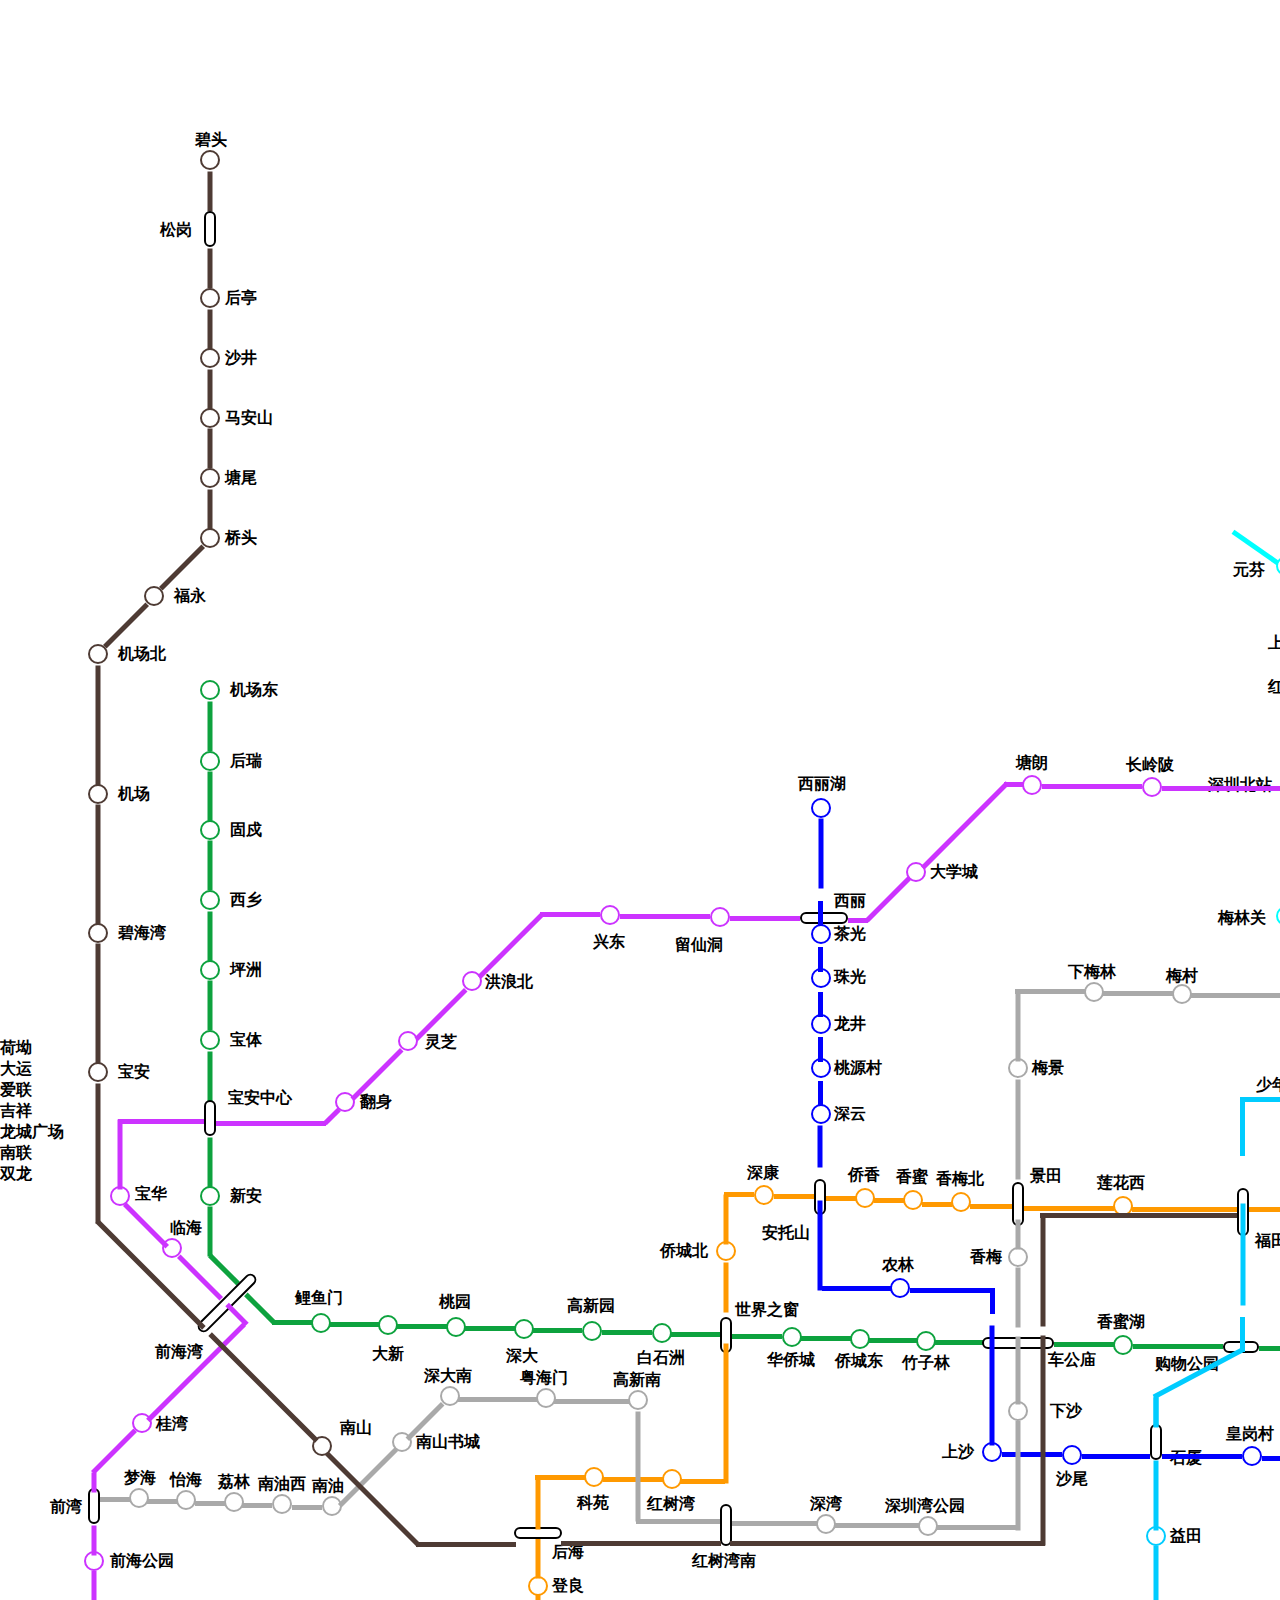
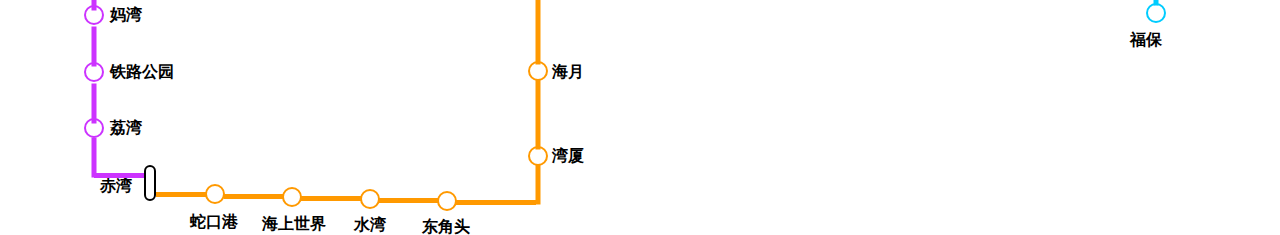
==== commit 21f405f8: "line3 update" ====
--- a/metro_map/szMetroMap.html
+++ b/metro_map/szMetroMap.html
@@ -4,20 +4,37 @@
 		<meta charset="utf-8">
 		<title>深圳地铁</title>
 		<style>
-			*{
+			* {
 				margin: 0px;
 				padding: 0px;
 				box-sizing: border-box;
 			}
-			.railway01,.railway02,.railway03,.railway04,
-			.railway05,.railway06,.railway07,.railway08,
-			.railway09,.railway10,.railway11
-			{
+
+			.railway01,
+			.railway02,
+			.railway03,
+			.railway04,
+			.railway05,
+			.railway06,
+			.railway07,
+			.railway08,
+			.railway09,
+			.railway10,
+			.railway11 {
 				position: absolute;
 			}
-			.railway01,.railway02,.railway03,.railway04,
-			.railway05,.railway06,.railway07,.railway08,
-			.railway09,.railway10,.railway11 span{
+
+			.railway01,
+			.railway02,
+			.railway03,
+			.railway04,
+			.railway05,
+			.railway06,
+			.railway07,
+			.railway08,
+			.railway09,
+			.railway10,
+			.railway11 span {
 				font-family: Arial, Helvetica, sans-serif;
 				font-size: 16px;
 				color: #000;
@@ -36,318 +53,319 @@
 		<link rel="stylesheet" href="./css/szmap_line11.css">
 	</head>
 	<body>
-		<div class = 'railway01'>
- 			<div class="airportEast"></div>
+		<div class='railway01'>
+			<div class="airportEast"></div>
 			<span>机场东</span>
-			<p class = 'line1_0'></p>
+			<p class='line1_0'></p>
 			<div class="houRou"></div>
 			<span>后瑞</span>
-			<p class = 'line1_1'></p>
+			<p class='line1_1'></p>
 			<div class="guShu"></div>
 			<span>固戍</span>
-			<p class = 'line1_2'></p>
+			<p class='line1_2'></p>
 			<div class="xiXiang"></div>
 			<span>西乡</span>
-			<p class = 'line1_3'></p>
+			<p class='line1_3'></p>
 			<div class="pingZhou"></div>
 			<span>坪洲</span>
-			<p class = 'line1_4'></p>
+			<p class='line1_4'></p>
 			<div class="baoTi"></div>
 			<span>宝体</span>
-			<p class = 'line1_5'></p>
+			<p class='line1_5'></p>
 			<div class="baoAnCenter"></div>
 			<span>宝安中心</span>
-			<p class = 'line1_6'></p>
+			<p class='line1_6'></p>
 			<div class="xinAn"></div>
 			<span>新安</span>
-			<p class = 'line1_7'></p>
-			<p class = 'line1_7_0'></p>
+			<p class='line1_7'></p>
+			<p class='line1_7_0'></p>
 			<div class="qianHaiWan"></div>
 			<span>前海湾</span>
-			<p class = 'line1_8'></p>
-			<p class = 'line1_8_0'></p>
+			<p class='line1_8'></p>
+			<p class='line1_8_0'></p>
 			<div class="liYuMen"></div>
 			<span>鲤鱼门</span>
-			<p class = 'line1_9'></p>
+			<p class='line1_9'></p>
 			<div class="daXin"></div>
 			<span>大新</span>
-			<p class = 'line1_10'></p>
+			<p class='line1_10'></p>
 			<div class="taoYuan"></div>
 			<span>桃园</span>
-			<p class = 'line1_11'></p>
+			<p class='line1_11'></p>
 			<div class="shenDa"></div>
 			<span>深大</span>
-			<p class = 'line1_12'></p>
+			<p class='line1_12'></p>
 			<div class="gaoXinYuan"></div>
 			<span>高新园</span>
-			<p class = 'line1_13'></p>
+			<p class='line1_13'></p>
 			<div class="baiShiZhou"></div>
 			<span>白石洲</span>
-			<p class = 'line1_14'></p>
+			<p class='line1_14'></p>
 			<div class="windowOfTheWorld"></div>
 			<span>世界之窗</span>
-			<p class = 'line1_15'></p>
+			<p class='line1_15'></p>
 			<div class="OCT"></div>
 			<span>华侨城</span>
-			<p class = 'line1_16'></p>
+			<p class='line1_16'></p>
 			<div class="qiaoChengEast"></div>
 			<span>侨城东</span>
-			<p class = 'line1_17'></p>
+			<p class='line1_17'></p>
 			<div class="zhuZiLin"></div>
 			<span>竹子林</span>
-			<p class = 'line1_18'></p>
+			<p class='line1_18'></p>
 			<div class="cheGongMiao"></div>
 			<span>车公庙</span>
-			<p class = 'line1_19'></p>
+			<p class='line1_19'></p>
 			<div class="xiangMiHu"></div>
 			<span>香蜜湖</span>
-			<p class = 'line1_20'></p>
+			<p class='line1_20'></p>
 			<div class="gouWuGongYuan"></div>
 			<span>购物公园</span>
-			<p class = 'line1_21'></p>
+			<p class='line1_21'></p>
 			<div class="huiZhanCenter"></div>
 			<span>会展中心</span>
-			<p class = 'line1_22'></p>
+			<p class='line1_22'></p>
 			<div class="gangXia"></div>
 			<span>岗厦</span>
-			<p class = 'line1_23'></p>
+			<p class='line1_23'></p>
 			<div class="huaQiangLu"></div>
 			<span>华强路</span>
-			<p class = 'line1_24'></p>
+			<p class='line1_24'></p>
 			<div class="keXueGuan"></div>
 			<span>科学馆</span>
-			<p class = 'line1_25'></p>
+			<p class='line1_25'></p>
 			<div class="daJuYuan"></div>
 			<span>大剧院</span>
-			<p class = 'line1_26'></p>
+			<p class='line1_26'></p>
 			<div class="laoJie"></div>
 			<span>老街</span>
-			<p class = 'line1_27'></p>
-			<p class = 'line1_27_0'></p>
+			<p class='line1_27'></p>
+			<p class='line1_27_0'></p>
 			<div class="guoMao"></div>
 			<span>国贸</span>
-			<p class = 'line1_28'></p>
+			<p class='line1_28'></p>
 			<div class="luoHu"></div>
 			<span>罗湖</span>
 		</div>
-		<div class = 'railway02'>
+		<div class='railway02'>
 			<div class="chiWan"></div>
 			<span>赤湾</span>
-			<p class = 'line2_0'></p>
+			<p class='line2_0'></p>
 			<div class="sheKouGang"></div>
 			<span>蛇口港</span>
-			<p class = 'line2_1'></p>
+			<p class='line2_1'></p>
 			<div class="seaOfTheWorld"></div>
 			<span>海上世界</span>
-			<p class = 'line2_2'></p>
+			<p class='line2_2'></p>
 			<div class="shuiWan"></div>
 			<span>水湾</span>
-			<p class = 'line2_3'></p>
+			<p class='line2_3'></p>
 			<div class="dongJiaoTou"></div>
 			<span>东角头</span>
-			<p class = 'line2_4'></p>
-			<p class = 'line2_4_0'></p>
+			<p class='line2_4'></p>
+			<p class='line2_4_0'></p>
 			<div class="wanXia"></div>
 			<span>湾厦</span>
-			<p class = 'line2_5'></p>
+			<p class='line2_5'></p>
 			<div class="haiYue"></div>
 			<span>海月</span>
-			<p class = 'line2_6'></p>
+			<p class='line2_6'></p>
 			<div class="dengLiang"></div>
 			<span>登良</span>
-			<p class = 'line2_7'></p>
+			<p class='line2_7'></p>
 			<div class="houHai"></div>
 			<span>后海</span>
-			<p class = 'line2_8'></p>
-			<p class = 'line2_8_0'></p>
+			<p class='line2_8'></p>
+			<p class='line2_8_0'></p>
 			<div class="keYuan"></div>
 			<span>科苑</span>
-			<p class = 'line2_9'></p>
+			<p class='line2_9'></p>
 			<div class="hongShuWan"></div>
 			<span>红树湾</span>
-			<p class = 'line2_10'></p>
-			<p class = 'line2_10_0'></p>
+			<p class='line2_10'></p>
+			<p class='line2_10_0'></p>
 			<div class="qiaoChengNorth"></div>
 			<span>侨城北</span>
-			<p class = 'line2_11'></p>
-			<p class = 'line2_11_0'></p>
-			<p class = 'line2_11_1'></p>
+			<p class='line2_11'></p>
+			<p class='line2_11_0'></p>
+			<p class='line2_11_1'></p>
 			<div class="shenKang"></div>
 			<span>深康</span>
-			<p class = 'line2_12'></p>
+			<p class='line2_12'></p>
 			<div class="anTuoShan"></div>
 			<span>安托山</span>
-			<p class = 'line2_13'></p>
+			<p class='line2_13'></p>
 			<div class="qiaoXiang"></div>
 			<span>侨香</span>
-			<p class = 'line2_14'></p>
+			<p class='line2_14'></p>
 			<div class="xiangMi"></div>
 			<span>香蜜</span>
 			<div class="xiangmeiNorth"></div>
 			<span>香梅北</span>
-			<p class = 'line2_15'></p>
+			<p class='line2_15'></p>
 			<div class="jingTian"></div>
 			<span>景田</span>
-			<p class = 'line2_16'></p>
+			<p class='line2_16'></p>
 			<div class="lianhuaWest"></div>
 			<span>莲花西</span>
-			<p class = 'line2_17'></p>
+			<p class='line2_17'></p>
 			<div class="fuTian"></div>
 			<span>福田</span>
-			<p class = 'line2_18'></p>
-			<p class = 'line2_18_0'></p>
+			<p class='line2_18'></p>
+			<p class='line2_18_0'></p>
 			<div class="shiMinCenter"></div>
 			<span>市民中心</span>
-			<p class = 'line2_19'></p>
+			<p class='line2_19'></p>
 			<div class="gangxiaNorth"></div>
 			<span>岗厦北</span>
-			<p class = 'line2_20'></p>
+			<p class='line2_20'></p>
 			<div class="huaQiangNorth"></div>
 			<span>华强北</span>
-			<p class = 'line2_21'></p>
+			<p class='line2_21'></p>
 			<div class="yanNan"></div>
 			<span>燕南</span>
-			<p class = 'line2_22'></p>
-			<p class = 'line2_22_0'></p>
+			<p class='line2_22'></p>
+			<p class='line2_22_0'></p>
 			<div class="huBei"></div>
 			<span>湖贝</span>
-			<p class = 'line2_23'></p>
+			<p class='line2_23'></p>
 			<div class="huangBeiLing"></div>
 			<span>黄贝岭</span>
-			<p class = 'line2_24'></p>
+			<p class='line2_24'></p>
 			<div class="xinXiu"></div>
 			<span>新秀</span>
 		</div>
-		<div class = 'railway03'>
+		<div class='railway03'>
 			<div class="fuBao"></div>
 			<span>福保</span>
-			<p class = 'line3_0'></p>
+			<p class='line3_0'></p>
 			<div class="yiTian"></div>
 			<span>益田</span>
-			<p class = 'line3_1'></p>
+			<p class='line3_1'></p>
 			<div class="shiXia"></div>
 			<span>石厦</span>
-			<p class = 'line3_2'></p>
-			<p class = 'line3_2_0'></p>
-			<p class = 'line3_2_1'></p>
-			<p class = 'line3_2_2'></p>
-			<p class = 'line3_2_3'></p>
-			<p class = 'line3_2_4'></p>
-			<p class = 'line3_2_5'></p>
+			<p class='line3_2'></p>
+			<p class='line3_2_0'></p>
+			<p class='line3_2_1'></p>
+			<p class='line3_2_2'></p>
+			<p class='line3_2_3'></p>
+			<p class='line3_2_4'></p>
+			<p class='line3_2_5'></p>
 			<div class="shaoNianGong"></div>
 			<span>少年宫</span>
-			<p class = 'line3_3'></p>
+			<p class='line3_3'></p>
 			<div class="lianHuaCun"></div>
 			<span>莲花村</span>
-			<p class = 'line3_4'></p>
+			<p class='line3_4'></p>
 			<div class="huaXin"></div>
 			<span>华新</span>
-			<p class = 'line3_5'></p>
+			<p class='line3_5'></p>
 			<div class="tongXinLing"></div>
 			<span>通新岭</span>
-			<p class = 'line3_6'></p>
+			<p class='line3_6'></p>
 			<div class="hongLing"></div>
 			<span>红岭</span>
-			<p class = 'line3_7'></p>
-			<p class = 'line3_7_0'></p>
-			<p class = 'line3_7_1'></p>
+			<p class='line3_7'></p>
+			<p class='line3_7_0'></p>
+			<p class='line3_7_1'></p>
 			<div class="shaiBu"></div>
 			<span>晒布</span>
-			<p class = 'line3_8'></p>
+			<p class='line3_8'></p>
 			<div class="cuiZhu"></div>
 			<span>翠竹</span>
-			<p class = 'line3_9'></p>
+			<p class='line3_9'></p>
 			<div class="tianBei"></div>
 			<span>田贝</span>
-			<p class = 'line3_10'></p>
+			<p class='line3_10'></p>
 			<div class="shuiBei"></div>
 			<span>水贝</span>
-			<p class = 'line3_11'></p>
+			<p class='line3_11'></p>
 			<div class="caoPu"></div>
 			<span>草铺</span>
-			<p class = 'line3_12'></p>
+			<p class='line3_12'></p>
 			<div class="buJi"></div>
 			<span>布吉</span>
-			<p class = 'line3_13'></p>
+			<p class='line3_13'></p>
 			<div class="muMianWan"></div>
 			<span>木棉湾</span>
-			<p class = 'line3_14'></p>
+			<p class='line3_14'></p>
 			<div class="daFen"></div>
 			<span>大芬</span>
-			<p class = 'line3_15'></p>
+			<p class='line3_15'></p>
 			<div class="danZhuTou"></div>
 			<span>丹竹头</span>
-			<p class = 'line3_16'></p>
+			<p class='line3_16'></p>
 			<div class="liuYue"></div>
 			<span>六约</span>
-			<p class = 'line3_17'></p>
+			<p class='line3_17'></p>
+			<p class='line3_17_0'></p>
 			<div class="tangKeng"></div>
 			<span>塘坑</span>
-			<p class = 'line3_18'></p>
+			<p class='line3_18'></p>
 			<div class="hengGang"></div>
 			<span>横岗</span>
-			<p class = 'line3_19'></p>
+			<p class='line3_19'></p>
 			<div class="yongHu"></div>
 			<span>永湖</span>
-			<p class = 'line3_20'></p>
+			<p class='line3_20'></p>
 			<div class="heAo"></div>
 			<span>荷坳</span>
-			<p class = 'line3_21'></p>
+			<p class='line3_21'></p>
 			<div class="daYun"></div>
 			<span>大运</span>
-			<p class = 'line3_22'></p>
+			<p class='line3_22'></p>
 			<div class="aiLian"></div>
 			<span>爱联</span>
-			<p class = 'line3_23'></p>
+			<p class='line3_23'></p>
 			<div class="jiXiang"></div>
 			<span>吉祥</span>
-			<p class = 'line3_24'></p>
+			<p class='line3_24'></p>
 			<div class="longChengGuangChang"></div>
 			<span>龙城广场</span>
-			<p class = 'line3_25'></p>
+			<p class='line3_25'></p>
 			<div class="nanLian"></div>
 			<span>南联</span>
-			<p class = 'line3_26'></p>
+			<p class='line3_26'></p>
 			<div class="shuangLong"></div>
 			<span>双龙</span>
 		</div>
-		<div class = 'railway04'>
+		<div class='railway04'>
 			<div class="fuTianKouAn"></div>
 			<span>福田口岸</span>
-			<p class = 'line4_0'></p>
+			<p class='line4_0'></p>
 			<div class="fuMin"></div>
 			<span>福民</span>
-			<p class = 'line4_1'></p>
-			<p class = 'line4_1_0'></p>
-			<p class = 'line4_1_1'></p>
-			<p class = 'line4_1_2'></p>
+			<p class='line4_1'></p>
+			<p class='line4_1_0'></p>
+			<p class='line4_1_1'></p>
+			<p class='line4_1_2'></p>
 			<div class="lianHuaNorth"></div>
 			<span>莲花北</span>
-			<p class = 'line4_2'></p>
+			<p class='line4_2'></p>
 			<div class="shangMeiLin"></div>
 			<span>上梅林</span>
-			<p class = 'line4_3'></p>
+			<p class='line4_3'></p>
 			<div class="minLe"></div>
 			<span>民乐</span>
-			<p class = 'line4_4'></p>
+			<p class='line4_4'></p>
 			<div class="baiShiLong"></div>
 			<span>白石龙</span>
-			<p class = 'line4_5'></p>
+			<p class='line4_5'></p>
 			<div class="shenZhenNorth"></div>
 			<span>深圳北站</span>
-			<p class = 'line4_6'></p>
+			<p class='line4_6'></p>
 			<div class="hongShan"></div>
 			<span>红山</span>
-			<p class = 'line4_7'></p>
+			<p class='line4_7'></p>
 			<div class="shangTang"></div>
 			<span>上塘</span>
-			<p class = 'line4_8'></p>
+			<p class='line4_8'></p>
 			<div class="longSheng"></div>
 			<span>龙胜</span>
-			<p class = 'line4_9'></p>
+			<p class='line4_9'></p>
 			<div class="longHua"></div>
 			<span>龙华</span>
-			<p class = 'line4_10'></p>
+			<p class='line4_10'></p>
 			<div class="qingHu"></div>
 			<span>清湖</span>
 			<!-- <p class = 'line4_11'></p>
@@ -368,402 +386,402 @@
 			<div class="niuHu"></div>
 			<span>牛湖</span> -->
 		</div>
-        <div class = 'railway05'>
+		<div class='railway05'>
 			<div class="liWan"></div>
 			<span>荔湾</span>
-			<p class = 'line5_0'></p>
-			<p class = 'line5_0_0'></p>
+			<p class='line5_0'></p>
+			<p class='line5_0_0'></p>
 			<div class="tieLuGongYuan"></div>
 			<span>铁路公园</span>
-			<p class = 'line5_1'></p>
+			<p class='line5_1'></p>
 			<div class="maWan"></div>
 			<span>妈湾</span>
-			<p class = 'line5_2'></p>
+			<p class='line5_2'></p>
 			<div class="qianHaiGongYuan"></div>
 			<span>前海公园</span>
-			<p class = 'line5_3'></p>
+			<p class='line5_3'></p>
 			<div class="qianWan"></div>
 			<span>前湾</span>
-			<p class = 'line5_4'></p>
+			<p class='line5_4'></p>
 			<div class="guiWan"></div>
 			<span>桂湾</span>
-			<p class = 'line5_5'></p>
-			<p class = 'line5_5_0'></p>
-			<p class = 'line5_5_1'></p>
-			<p class = 'line5_5_2'></p>
+			<p class='line5_5'></p>
+			<p class='line5_5_0'></p>
+			<p class='line5_5_1'></p>
+			<p class='line5_5_2'></p>
 			<div class="linHai"></div>
 			<span>临海</span>
-			<p class = 'line5_6'></p>
+			<p class='line5_6'></p>
 			<div class="baoHua"></div>
 			<span>宝华</span>
-			<p class = 'line5_7'></p>
-			<p class = 'line5_7_0'></p>
-			<p class = 'line5_7_1'></p>
+			<p class='line5_7'></p>
+			<p class='line5_7_0'></p>
+			<p class='line5_7_1'></p>
 			<div class="fanShen"></div>
 			<span>翻身</span>
-			<p class = 'line5_8'></p>
-			<p class = 'line5_8_1'></p>
+			<p class='line5_8'></p>
+			<p class='line5_8_1'></p>
 			<div class="lingZhi"></div>
 			<span>灵芝</span>
-			<p class = 'line5_9'></p>
+			<p class='line5_9'></p>
 			<div class="hongLangNorth"></div>
 			<span>洪浪北</span>
-			<p class = 'line5_10'></p>
-			<p class = 'line5_10_0'></p>
-			<p class = 'line5_10_1'></p>
+			<p class='line5_10'></p>
+			<p class='line5_10_0'></p>
+			<p class='line5_10_1'></p>
 			<div class="xingDong"></div>
 			<span>兴东</span>
-			<p class = 'line5_11'></p>
+			<p class='line5_11'></p>
 			<div class="liuXianDong"></div>
 			<span>留仙洞</span>
-			<p class = 'line5_12'></p>
+			<p class='line5_12'></p>
 			<div class="xiLi"></div>
 			<span>西丽</span>
-			<p class = 'line5_13'></p>
-			<p class = 'line5_13_0'></p>
+			<p class='line5_13'></p>
+			<p class='line5_13_0'></p>
 			<div class="daXueCheng"></div>
 			<span>大学城</span>
-			<p class = 'line5_14'></p>
-			<p class = 'line5_14_0'></p>
+			<p class='line5_14'></p>
+			<p class='line5_14_0'></p>
 			<div class="tangLang"></div>
 			<span>塘朗</span>
-			<p class = 'line5_15'></p>
+			<p class='line5_15'></p>
 			<div class="changLingPi"></div>
 			<span>长岭陂</span>
-			<p class = 'line5_16'></p>
-			<p class = 'line5_16_0'></p>
+			<p class='line5_16'></p>
+			<p class='line5_16_0'></p>
 			<div class="minZhi"></div>
 			<span>民治</span>
-			<p class = 'line5_17'></p>
+			<p class='line5_17'></p>
 			<div class="wuHe"></div>
 			<span>五和</span>
-			<p class = 'line5_18'></p>
+			<p class='line5_18'></p>
 			<div class="banTian"></div>
 			<span>坂田</span>
-			<p class = 'line5_19'></p>
+			<p class='line5_19'></p>
 			<div class="yangMei"></div>
 			<span>杨美</span>
-			<p class = 'line5_20'></p>
+			<p class='line5_20'></p>
 			<div class="shangShuiJing"></div>
 			<span>上水径</span>
-			<p class = 'line5_21'></p>
+			<p class='line5_21'></p>
 			<div class="xiaShuiJing"></div>
 			<span>下水径</span>
-			<p class = 'line5_22'></p>
+			<p class='line5_22'></p>
 			<div class="changLong"></div>
 			<span>长龙</span>
-			<p class = 'line5_23'></p>
-			<p class = 'line5_23_0'></p>
-			<p class = 'line5_23_1'></p>
+			<p class='line5_23'></p>
+			<p class='line5_23_0'></p>
+			<p class='line5_23_1'></p>
 			<div class="baiGeLong"></div>
 			<span>百鸽笼</span>
-			<p class = 'line5_24'></p>
+			<p class='line5_24'></p>
 			<div class="buXin"></div>
 			<span>布心</span>
-			<p class = 'line5_25'></p>
+			<p class='line5_25'></p>
 			<div class="taiAn"></div>
 			<span>太安</span>
-			<p class = 'line5_26'></p>
+			<p class='line5_26'></p>
 			<div class="yiJing"></div>
 			<span>怡景</span>
-			<p class = 'line5_27'></p>
-		</div>
-		<div class = 'railway06'>
-			<p class = 'line6_0'></p>
-			<p class = 'line6_0_0'></p>
+			<p class='line5_27'></p>
+		</div>
+		<div class='railway06'>
+			<p class='line6_0'></p>
+			<p class='line6_0_0'></p>
 			<div class="sportCenter"></div>
 			<span>体育中心</span>
-			<p class = 'line6_1'></p>
+			<p class='line6_1'></p>
 			<div class="baGuaLing"></div>
 			<span>八卦岭</span>
-			<p class = 'line6_2'></p>
-			<p class = 'line6_2_0'></p>
+			<p class='line6_2'></p>
+			<p class='line6_2_0'></p>
 			<div class="yinHu"></div>
 			<span>银湖</span>
-			<p class = 'line6_3'></p>
+			<p class='line6_3'></p>
 			<div class="hanLing"></div>
 			<span>翰岭</span>
-			<p class = 'line6_4'></p>
-			<p class = 'line6_4_0'></p>
+			<p class='line6_4'></p>
+			<p class='line6_4_0'></p>
 			<div class="meiLinGuan"></div>
 			<span>梅林关</span>
-			<p class = 'line6_5'></p>
-			<p class = 'line6_5_0'></p>
-			<p class = 'line6_5_1'></p>
+			<p class='line6_5'></p>
+			<p class='line6_5_0'></p>
+			<p class='line6_5_1'></p>
 			<div class="shangFen"></div>
 			<span>上芬</span>
-			<p class = 'line6_6'></p>
-			<p class = 'line6_6_0'></p>
+			<p class='line6_6'></p>
+			<p class='line6_6_0'></p>
 			<div class="yuanFen"></div>
 			<span>元芬</span>
-			<p class = 'line6_7'></p>
-		</div>
-		<div class = 'railway07'>
+			<p class='line6_7'></p>
+		</div>
+		<div class='railway07'>
 			<div class="xiLiHu"></div>
 			<span>西丽湖</span>
-			<p class = 'line7_0'></p>
+			<p class='line7_0'></p>
 			<div class="chaGuang"></div>
 			<span>茶光</span>
-			<p class = 'line7_1'></p>
+			<p class='line7_1'></p>
 			<div class="zhuGuang"></div>
 			<span>珠光</span>
-			<p class = 'line7_2'></p>
+			<p class='line7_2'></p>
 			<div class="longJing"></div>
 			<span>龙井</span>
-			<p class = 'line7_3'></p>
+			<p class='line7_3'></p>
 			<div class="taoYuanCun"></div>
 			<span>桃源村</span>
-			<p class = 'line7_4'></p>
+			<p class='line7_4'></p>
 			<div class="shenYun"></div>
 			<span>深云</span>
-			<p class = 'line7_5'></p>
-			<p class = 'line7_5_0'></p>
-			<p class = 'line7_5_1'></p>
-			<p class = 'line7_5_2'></p>
+			<p class='line7_5'></p>
+			<p class='line7_5_0'></p>
+			<p class='line7_5_1'></p>
+			<p class='line7_5_2'></p>
 			<div class="nongLin"></div>
 			<span>农林</span>
-			<p class = 'line7_6'></p>
-			<p class = 'line7_6_0'></p>
+			<p class='line7_6'></p>
+			<p class='line7_6_0'></p>
 			<div class="shangSha"></div>
 			<span>上沙</span>
-			<p class = 'line7_7'></p>
-			<p class = 'line7_7_0'></p>
+			<p class='line7_7'></p>
+			<p class='line7_7_0'></p>
 			<div class="shaWei"></div>
 			<span>沙尾</span>
-			<p class = 'line7_8'></p>
-			<p class = 'line7_8_0'></p>
+			<p class='line7_8'></p>
+			<p class='line7_8_0'></p>
 			<div class="huangGangCun"></div>
 			<span>皇岗村</span>
-			<p class = 'line7_9'></p>
+			<p class='line7_9'></p>
 			<div class="huangGangKouAn"></div>
 			<span>皇岗口岸</span>
-			<p class = 'line7_10'></p>
+			<p class='line7_10'></p>
 			<div class="chiWei"></div>
 			<span>赤尾</span>
-			<p class = 'line7_11'></p>
-			<p class = 'line7_11_0'></p>
+			<p class='line7_11'></p>
+			<p class='line7_11_0'></p>
 			<div class="huaQiangSouth"></div>
 			<span>华强南</span>
-			<p class = 'line7_12'></p>
-			<p class = 'line7_12_0'></p>
-			<p class = 'line7_12_1'></p>
-			<p class = 'line7_12_2'></p>
+			<p class='line7_12'></p>
+			<p class='line7_12_0'></p>
+			<p class='line7_12_1'></p>
+			<p class='line7_12_2'></p>
 			<div class="huangMuGang"></div>
 			<span>黄木岗</span>
-			<p class = 'line7_13'></p>
-			<p class = 'line7_13_0'></p>
-			<p class = 'line7_13_1'></p>
+			<p class='line7_13'></p>
+			<p class='line7_13_0'></p>
+			<p class='line7_13_1'></p>
 			<div class="hongLingNorth"></div>
 			<span>红岭北</span>
-			<p class = 'line7_14'></p>
+			<p class='line7_14'></p>
 			<div class="sunGang"></div>
 			<span>笋岗</span>
-			<p class = 'line7_15'></p>
+			<p class='line7_15'></p>
 			<div class="hongHu"></div>
 			<span>洪湖</span>
-			<p class = 'line7_16'></p>
-			<p class = 'line7_16_0'></p>
-		</div>
-		<div class = 'railway08'></div>
-		<div class = 'railway09'>
+			<p class='line7_16'></p>
+			<p class='line7_16_0'></p>
+		</div>
+		<div class='railway08'></div>
+		<div class='railway09'>
 			<div class="mengHai"></div>
 			<span>梦海</span>
-			<p class = 'line9_0'></p>
+			<p class='line9_0'></p>
 			<div class="yiHai"></div>
 			<span>怡海</span>
-			<p class = 'line9_1'></p>
+			<p class='line9_1'></p>
 			<div class="liLin"></div>
 			<span>荔林</span>
-			<p class = 'line9_2'></p>
+			<p class='line9_2'></p>
 			<div class="nanYouWest"></div>
 			<span>南油西</span>
-			<p class = 'line9_3'></p>
+			<p class='line9_3'></p>
 			<div class="nanYou"></div>
 			<span>南油</span>
-			<p class = 'line9_4'></p>
+			<p class='line9_4'></p>
 			<div class="nanShanShuCheng"></div>
 			<span>南山书城</span>
-			<p class = 'line9_5'></p>
+			<p class='line9_5'></p>
 			<div class="shenDaSouth"></div>
 			<span>深大南</span>
-			<p class = 'line9_6'></p>
+			<p class='line9_6'></p>
 			<div class="yueHaiMen"></div>
 			<span>粤海门</span>
-			<p class = 'line9_7'></p>
+			<p class='line9_7'></p>
 			<div class="gaoXinSouth"></div>
 			<span>高新南</span>
-			<p class = 'line9_8'></p>
-			<p class = 'line9_8_0'></p>
-			<p class = 'line9_8_1'></p>
+			<p class='line9_8'></p>
+			<p class='line9_8_0'></p>
+			<p class='line9_8_1'></p>
 			<div class="hongShuWanSouth"></div>
 			<span>红树湾南</span>
-			<p class = 'line9_9'></p>
+			<p class='line9_9'></p>
 			<div class="shenWan"></div>
 			<span>深湾</span>
-			<p class = 'line9_10'></p>
+			<p class='line9_10'></p>
 			<div class="shenZhenWanGongYuan"></div>
 			<span>深圳湾公园</span>
-			<p class = 'line9_11'></p>
-			<p class = 'line9_11_0'></p>
+			<p class='line9_11'></p>
+			<p class='line9_11_0'></p>
 			<div class="xiaSha"></div>
 			<span>下沙</span>
-			<p class = 'line9_12'></p>
+			<p class='line9_12'></p>
 			<div class="xiangMei"></div>
 			<span>香梅</span>
-			<p class = 'line9_13'></p>
-			<p class = 'line9_14'></p>
+			<p class='line9_13'></p>
+			<p class='line9_14'></p>
 			<div class="meiJing"></div>
 			<span>梅景</span>
-			<p class = 'line9_15'></p>
-			<p class = 'line9_15_0'></p>
-			<p class = 'line9_15_1'></p>
+			<p class='line9_15'></p>
+			<p class='line9_15_0'></p>
+			<p class='line9_15_1'></p>
 			<div class="xiaMeiLin"></div>
 			<span>下梅林</span>
-			<p class = 'line9_16'></p>
+			<p class='line9_16'></p>
 			<div class="meiCun"></div>
 			<span>梅村</span>
-			<p class = 'line9_17'></p>
-			<p class = 'line9_17_0'></p>
+			<p class='line9_17'></p>
+			<p class='line9_17_0'></p>
 			<div class="maLin"></div>
 			<span>孖岭</span>
-			<p class = 'line9_18'></p>
-			<p class = 'line9_18_0'></p>
-			<p class = 'line9_18_1'></p>
-			<p class = 'line9_18_2'></p>
+			<p class='line9_18'></p>
+			<p class='line9_18_0'></p>
+			<p class='line9_18_1'></p>
+			<p class='line9_18_2'></p>
 			<div class="niGang"></div>
 			<span>泥岗</span>
-			<p class = 'line9_19'></p>
-			<p class = 'line9_19_0'></p>
-			<p class = 'line9_19_1'></p>
+			<p class='line9_19'></p>
+			<p class='line9_19_0'></p>
+			<p class='line9_19_1'></p>
 			<div class="yuanLing"></div>
 			<span>园岭</span>
-			<p class = 'line9_20'></p>
-			<p class = 'line9_20_0'></p>
+			<p class='line9_20'></p>
+			<p class='line9_20_0'></p>
 			<div class="hongLingSouth"></div>
 			<span>红岭南</span>
-			<p class = 'line9_21'></p>
-			<p class = 'line9_21_0'></p>
+			<p class='line9_21'></p>
+			<p class='line9_21_0'></p>
 			<div class="luDanCun"></div>
 			<span>鹿丹村</span>
-			<p class = 'line9_22'></p>
+			<p class='line9_22'></p>
 			<div class="renminSouth"></div>
 			<span>人民南</span>
-			<p class = 'line9_23'></p>
+			<p class='line9_23'></p>
 			<div class="xiangXiCun"></div>
 			<span>向西村</span>
-			<p class = 'line9_24'></p>
+			<p class='line9_24'></p>
 			<div class="wenJin"></div>
 			<span>文锦</span>
 		</div>
-		<div class = 'railway10'>
-			<p class = 'line10_0'></p>
-			<p class = 'line10_0_0'></p>
-			<p class = 'line10_0_1'></p>
-			<p class = 'line10_0_2'></p>
+		<div class='railway10'>
+			<p class='line10_0'></p>
+			<p class='line10_0_0'></p>
+			<p class='line10_0_1'></p>
+			<p class='line10_0_2'></p>
 			<div class="dongGuaLing"></div>
 			<span>冬瓜岭</span>
-			<p class = 'line10_1'></p>
-			<p class = 'line10_1_0'></p>
+			<p class='line10_1'></p>
+			<p class='line10_1_0'></p>
 			<div class="yaBao"></div>
 			<span>雅宝</span>
-			<p class = 'line10_2'></p>
+			<p class='line10_2'></p>
 			<div class="nanKeng"></div>
 			<span>南坑</span>
-			<p class = 'line10_3'></p>
+			<p class='line10_3'></p>
 			<div class="guangYaYuan"></div>
 			<span>光雅园</span>
-			<p class = 'line10_4'></p>
-			<p class = 'line10_4_0'></p>
+			<p class='line10_4'></p>
+			<p class='line10_4_0'></p>
 			<div class="banTianNorth"></div>
 			<span>坂田北</span>
-			<p class = 'line10_5'></p>
+			<p class='line10_5'></p>
 			<div class="beiErLu"></div>
 			<span>贝尔路</span>
-			<p class = 'line10_6'></p>
+			<p class='line10_6'></p>
 			<div class="huaWei"></div>
 			<span>华为</span>
-			<p class = 'line10_7'></p>
-			<p class = 'line10_7_0'></p>
+			<p class='line10_7'></p>
+			<p class='line10_7_0'></p>
 			<div class="gangTou"></div>
 			<span>岗头</span>
-			<p class = 'line10_8'></p>
+			<p class='line10_8'></p>
 			<div class="xueXiang"></div>
 			<span>雪象</span>
-			<p class = 'line10_9'></p>
+			<p class='line10_9'></p>
 			<div class="ganKeng"></div>
 			<span>甘坑</span>
-			<p class = 'line10_10'></p>
+			<p class='line10_10'></p>
 			<div class="liangMaoShan"></div>
 			<span>凉帽山</span>
-			<p class = 'line10_11'></p>
-			<p class = 'line10_11_0'></p>
+			<p class='line10_11'></p>
+			<p class='line10_11_0'></p>
 			<div class="shangLiLang"></div>
 			<span>上李朗</span>
-			<p class = 'line10_12'></p>
+			<p class='line10_12'></p>
 			<div class="muGu"></div>
 			<span>木古</span>
-			<p class = 'line10_13'></p>
+			<p class='line10_13'></p>
 			<div class="huaNanCheng"></div>
 			<span>华南城</span>
-			<p class = 'line10_14'></p>
+			<p class='line10_14'></p>
 			<div class="heHua"></div>
 			<span>禾花</span>
-			<p class = 'line10_15'></p>
+			<p class='line10_15'></p>
 			<div class="pingHu"></div>
 			<span>平湖</span>
-			<p class = 'line10_16'></p>
+			<p class='line10_16'></p>
 			<div class="shuangYongJie"></div>
 			<span>双拥街</span>
-			<p class = 'line10_17'></p>
-		</div>
-		<div class = 'railway11'> 
+			<p class='line10_17'></p>
+		</div>
+		<div class='railway11'>
 			<div class="biTou"></div>
 			<span>碧头</span>
-			<p class = 'line11_0'></p>
+			<p class='line11_0'></p>
 			<div class="songGang_11"></div>
 			<span>松岗</span>
-			<p class = 'line11_1'></p>
+			<p class='line11_1'></p>
 			<div class="houTing"></div>
 			<span>后亭</span>
-			<p class = 'line11_2'></p>
+			<p class='line11_2'></p>
 			<div class="shaJing"></div>
 			<span>沙井</span>
-			<p class = 'line11_3'></p>
+			<p class='line11_3'></p>
 			<div class="maAnShan"></div>
 			<span>马安山</span>
-			<p class = 'line11_4'></p>
+			<p class='line11_4'></p>
 			<div class="tangWei"></div>
 			<span>塘尾</span>
-			<p class = 'line11_5'></p>
+			<p class='line11_5'></p>
 			<div class="qiaoTou"></div>
 			<span>桥头</span>
-			<p class = 'line11_6'></p>
+			<p class='line11_6'></p>
 			<div class="fuYong"></div>
 			<span>福永</span>
-			<p class = 'line11_7'></p>
+			<p class='line11_7'></p>
 			<div class="airPortNorth"></div>
 			<span>机场北</span>
-			<p class = 'line11_8'></p>
+			<p class='line11_8'></p>
 			<div class="airPort"></div>
 			<span>机场</span>
-			<p class = 'line11_9'></p>
+			<p class='line11_9'></p>
 			<div class="biHaiWan"></div>
 			<span>碧海湾</span>
-			<p class = 'line11_10'></p>
+			<p class='line11_10'></p>
 			<div class="baoAn"></div>
 			<span>宝安</span>
-			<p class = 'line11_11'></p>
-			<p class = 'line11_11_0'></p>
-			<p class = 'line11_11_1'></p>
+			<p class='line11_11'></p>
+			<p class='line11_11_0'></p>
+			<p class='line11_11_1'></p>
 			<div class="nanShan"></div>
 			<span>南山</span>
-			<p class = 'line11_12'></p>
-			<p class = 'line11_12_0'></p>
-			<p class = 'line11_12_1'></p>
-			<p class = 'line11_12_2'></p>
-			<p class = 'line11_12_3'></p>
-			<p class = 'line11_12_4'></p>
-			<p class = 'line11_12_5'></p>
+			<p class='line11_12'></p>
+			<p class='line11_12_0'></p>
+			<p class='line11_12_1'></p>
+			<p class='line11_12_2'></p>
+			<p class='line11_12_3'></p>
+			<p class='line11_12_4'></p>
+			<p class='line11_12_5'></p>
 		</div>
 	</body>
 </html>
--- a/metro_map/css/szmap_line3.css
+++ b/metro_map/css/szmap_line3.css
@@ -208,6 +208,111 @@
 	top: 60px;
 	left: 1900px;
 }
+.muMianWan {
+	position: relative;
+	top: 7px;
+	left: 1883px;
+	width: 20px;
+	height: 20px;
+	border-radius: 20px;
+	border: 2px solid #00ccff;
+	cursor: pointer;
+}
+.muMianWan +span {
+	position: relative;
+	top: -14px;
+	left: 1906px;
+}
+.daFen {
+	position: relative;
+	top: -90px;
+	left: 1883px;
+	width: 20px;
+	height: 20px;
+	border-radius: 20px;
+	border: 2px solid #00ccff;
+	cursor: pointer;
+}
+.daFen +span {
+	position: relative;
+	top: -110px;
+	left: 1906px;
+}
+.danZhuTou {
+	position: relative;
+	top: -188px;
+	left: 1883px;
+	width: 20px;
+	height: 20px;
+	border-radius: 20px;
+	border: 2px solid #00ccff;
+	cursor: pointer;
+}
+.danZhuTou +span {
+	position: relative;
+	top: -208px;
+	left: 1906px;
+}
+.liuYue {
+	position: relative;
+	top: -286px;
+	left: 1883px;
+	width: 20px;
+	height: 20px;
+	border-radius: 20px;
+	border: 2px solid #00ccff;
+	cursor: pointer;
+}
+.liuYue +span {
+	position: relative;
+	top: -306px;
+	left: 1906px;
+}
+.tangKeng {
+	position: relative;
+	top: -381px;
+	left: 1904px;
+	width: 20px;
+	height: 20px;
+	border-radius: 20px;
+	border: 2px solid #00ccff;
+	cursor: pointer;
+}
+.tangKeng +span {
+	position: relative;
+	top: -401px;
+	left: 1930px;
+}
+.hengGang {
+	position: relative;
+	top: -455px;
+	left: 1935px;
+	width: 20px;
+	height: 20px;
+	border-radius: 20px;
+	border: 2px solid #00ccff;
+	cursor: pointer;
+}
+.hengGang +span {
+	position: relative;
+	top: -475px;
+	left: 1960px;
+}
+.yongHu {
+	position: relative;
+	top: -530px;
+	left: 1965px;
+	width: 20px;
+	height: 20px;
+	border-radius: 20px;
+	border: 2px solid #00ccff;
+	cursor: pointer;
+}
+.yongHu +span {
+	position: relative;
+	top: -550px;
+	left: 1986px;
+}
 .line3_0 {
 	position: relative;
 	top: 1532px;
@@ -389,4 +494,76 @@
 	height: 5px;
 	background-color:#00ccff;
 	transform: rotate(90deg);
+}
+.line3_13 {
+	position: relative;
+	top: 45px;
+	left: 1875px;
+	width: 35px;
+	height: 5px;
+	background-color:#00ccff;
+	transform: rotate(90deg);
+}
+.line3_14 {
+	position: relative;
+	top: -50px;
+	left: 1875px;
+	width: 35px;
+	height: 5px;
+	background-color:#00ccff;
+	transform: rotate(90deg);
+}
+.line3_15 {
+	position: relative;
+	top: -148px;
+	left: 1875px;
+	width: 35px;
+	height: 5px;
+	background-color:#00ccff;
+	transform: rotate(90deg);
+}
+.line3_16 {
+	position: relative;
+	top: -246px;
+	left: 1875px;
+	width: 35px;
+	height: 5px;
+	background-color:#00ccff;
+	transform: rotate(90deg);
+}
+.line3_17 {
+	position: relative;
+	top: -336px;
+	left: 1883px;
+	width: 20px;
+	height: 5px;
+	background-color:#00ccff;
+	transform: rotate(90deg);
+}
+.line3_17_0 {
+	position: relative;
+	top: -356px;
+	left: 1889px;
+	width: 20px;
+	height: 5px;
+	background-color:#00ccff;
+	transform: rotate(135deg);
+}
+.line3_18 {
+	position: relative;
+	top: -428px;
+	left: 1917px;
+	width: 25px;
+	height: 5px;
+	background-color:#00ccff;
+	transform: rotate(135deg);
+}
+.line3_19 {
+	position: relative;
+	top: -503px;
+	left: 1947px;
+	width: 25px;
+	height: 5px;
+	background-color:#00ccff;
+	transform: rotate(135deg);
 }